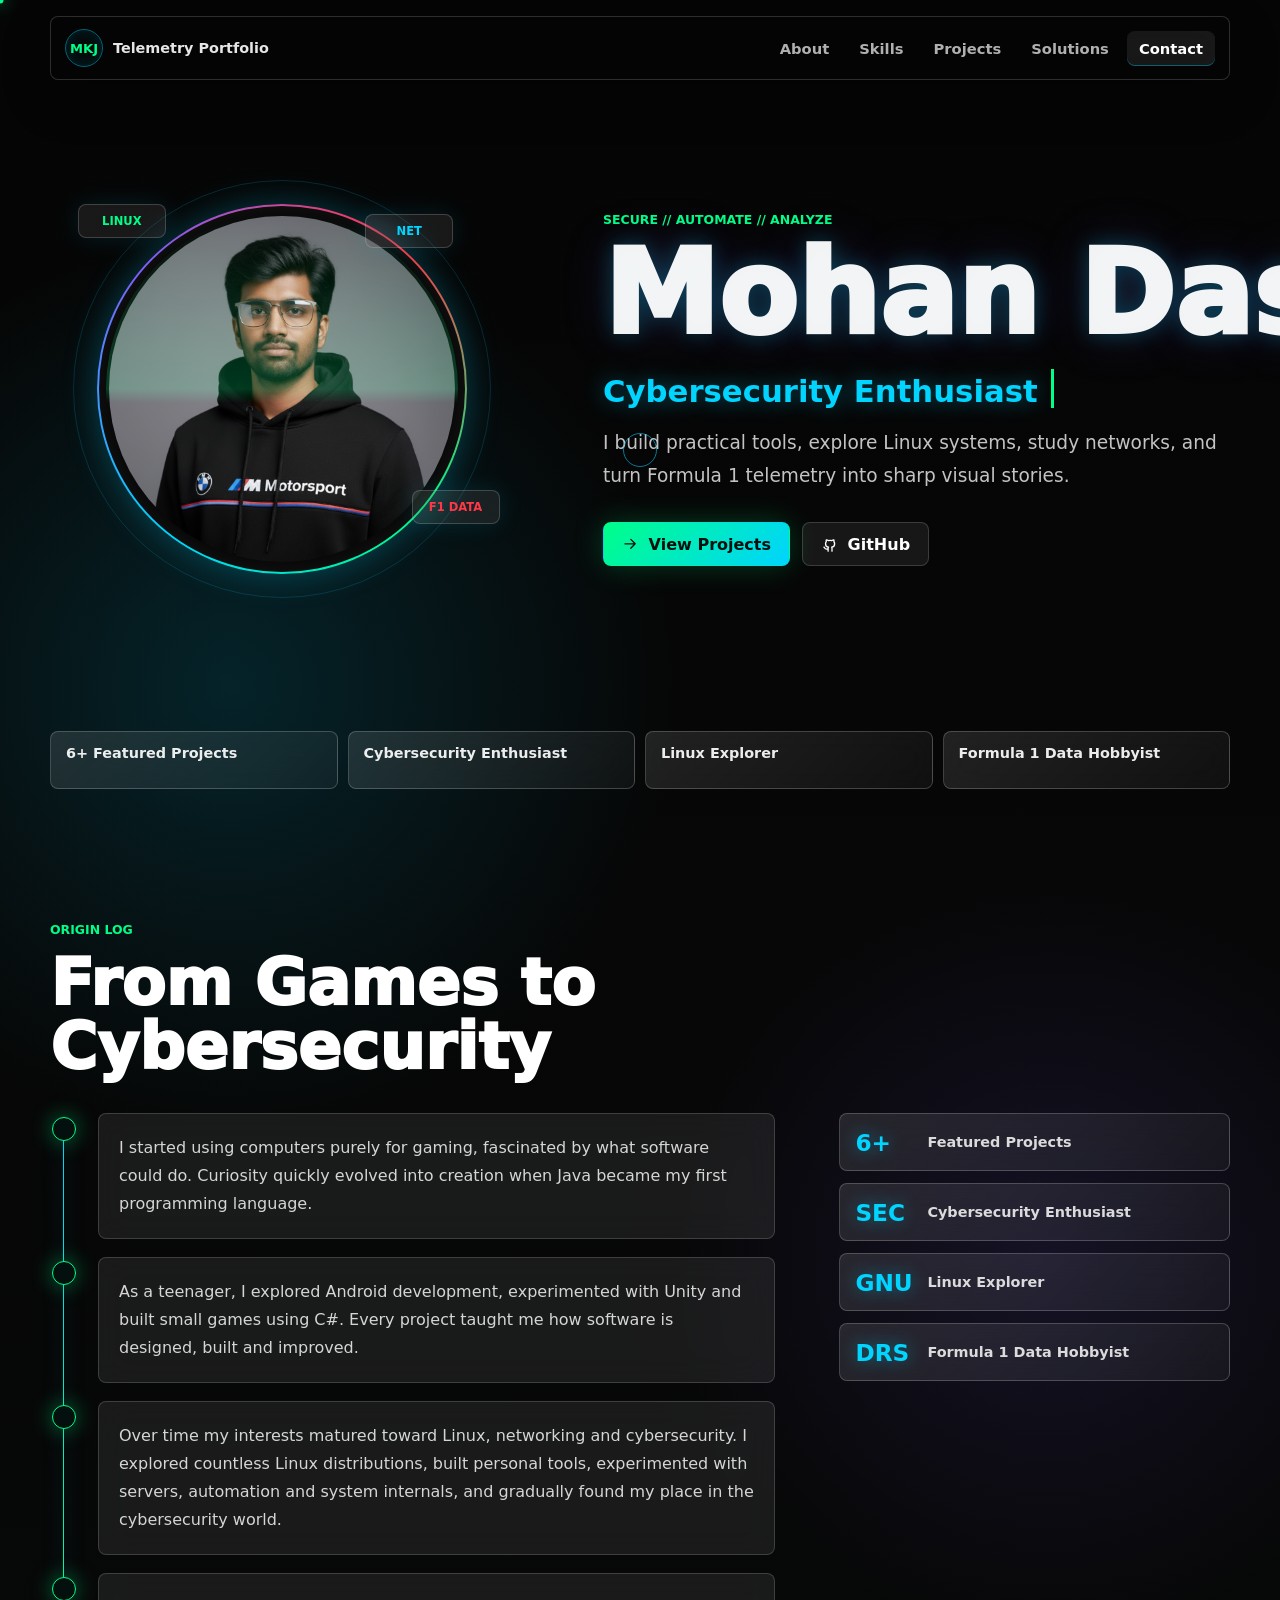
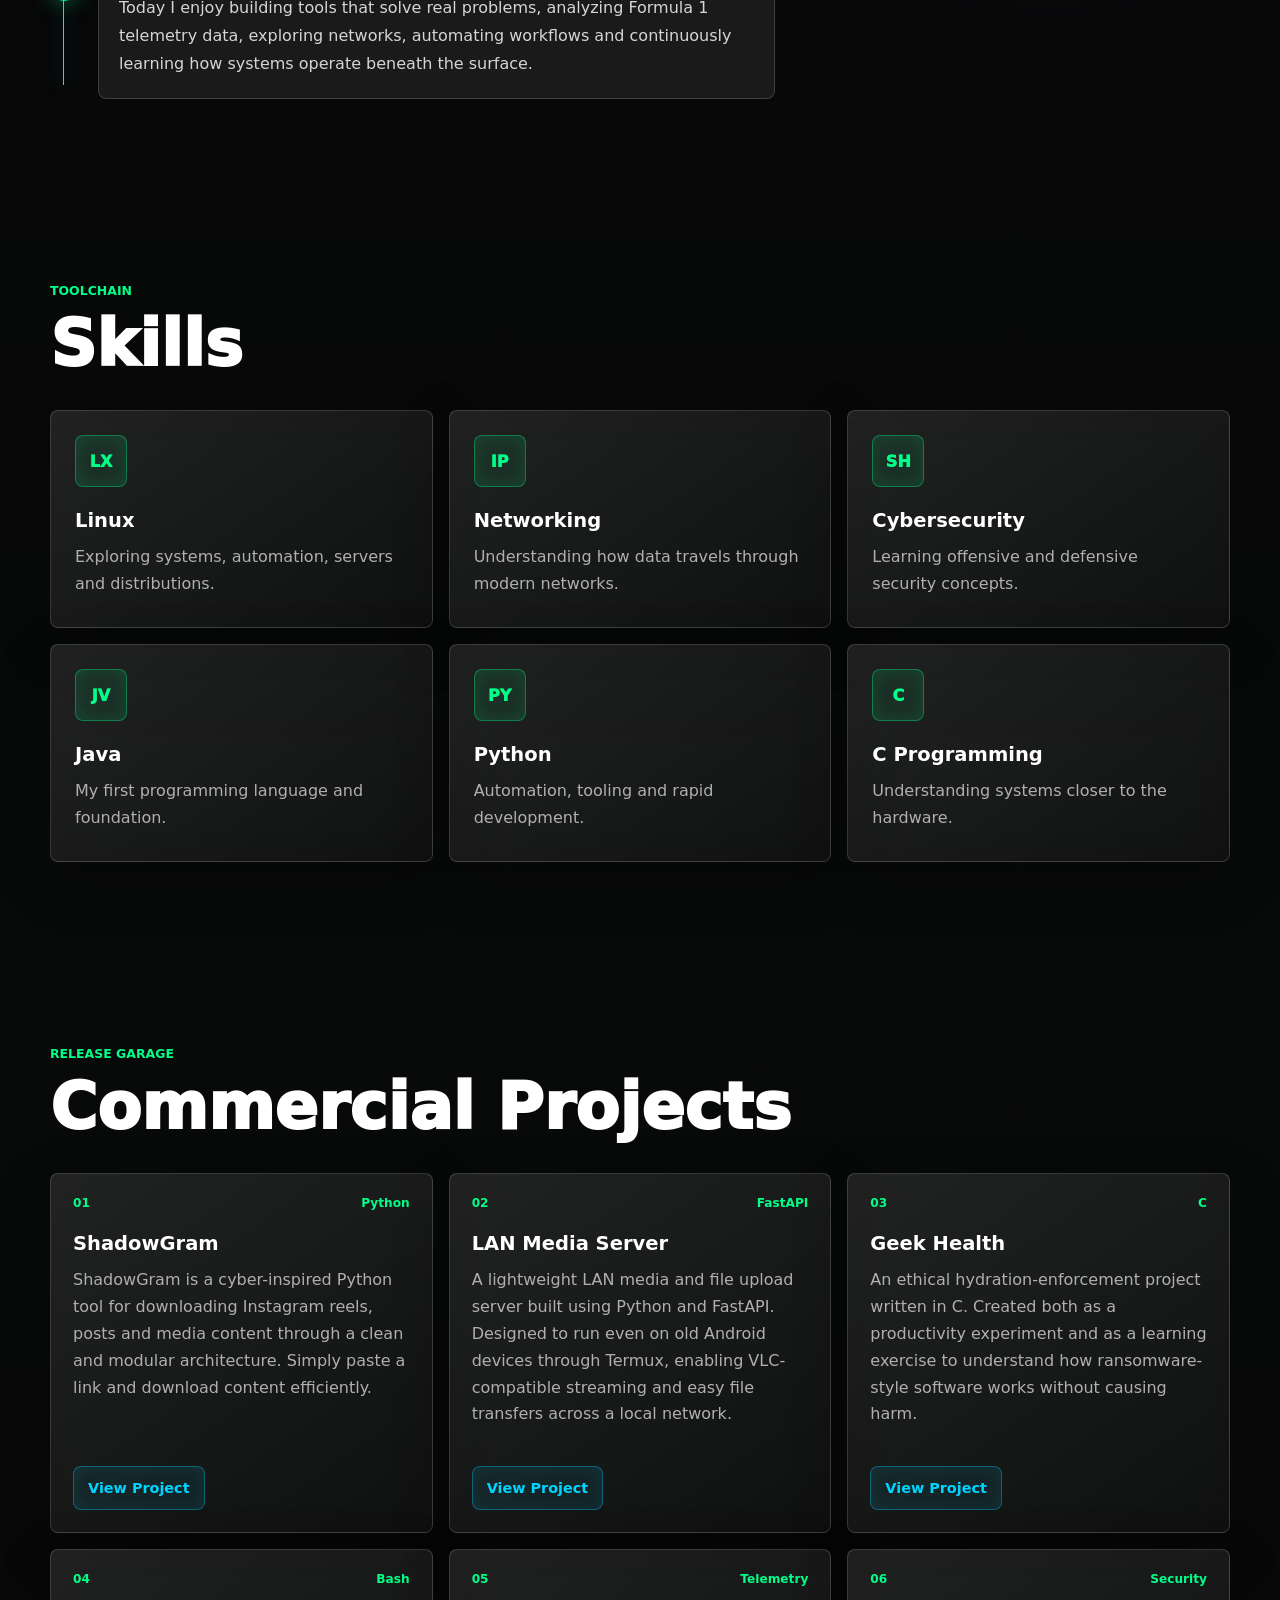
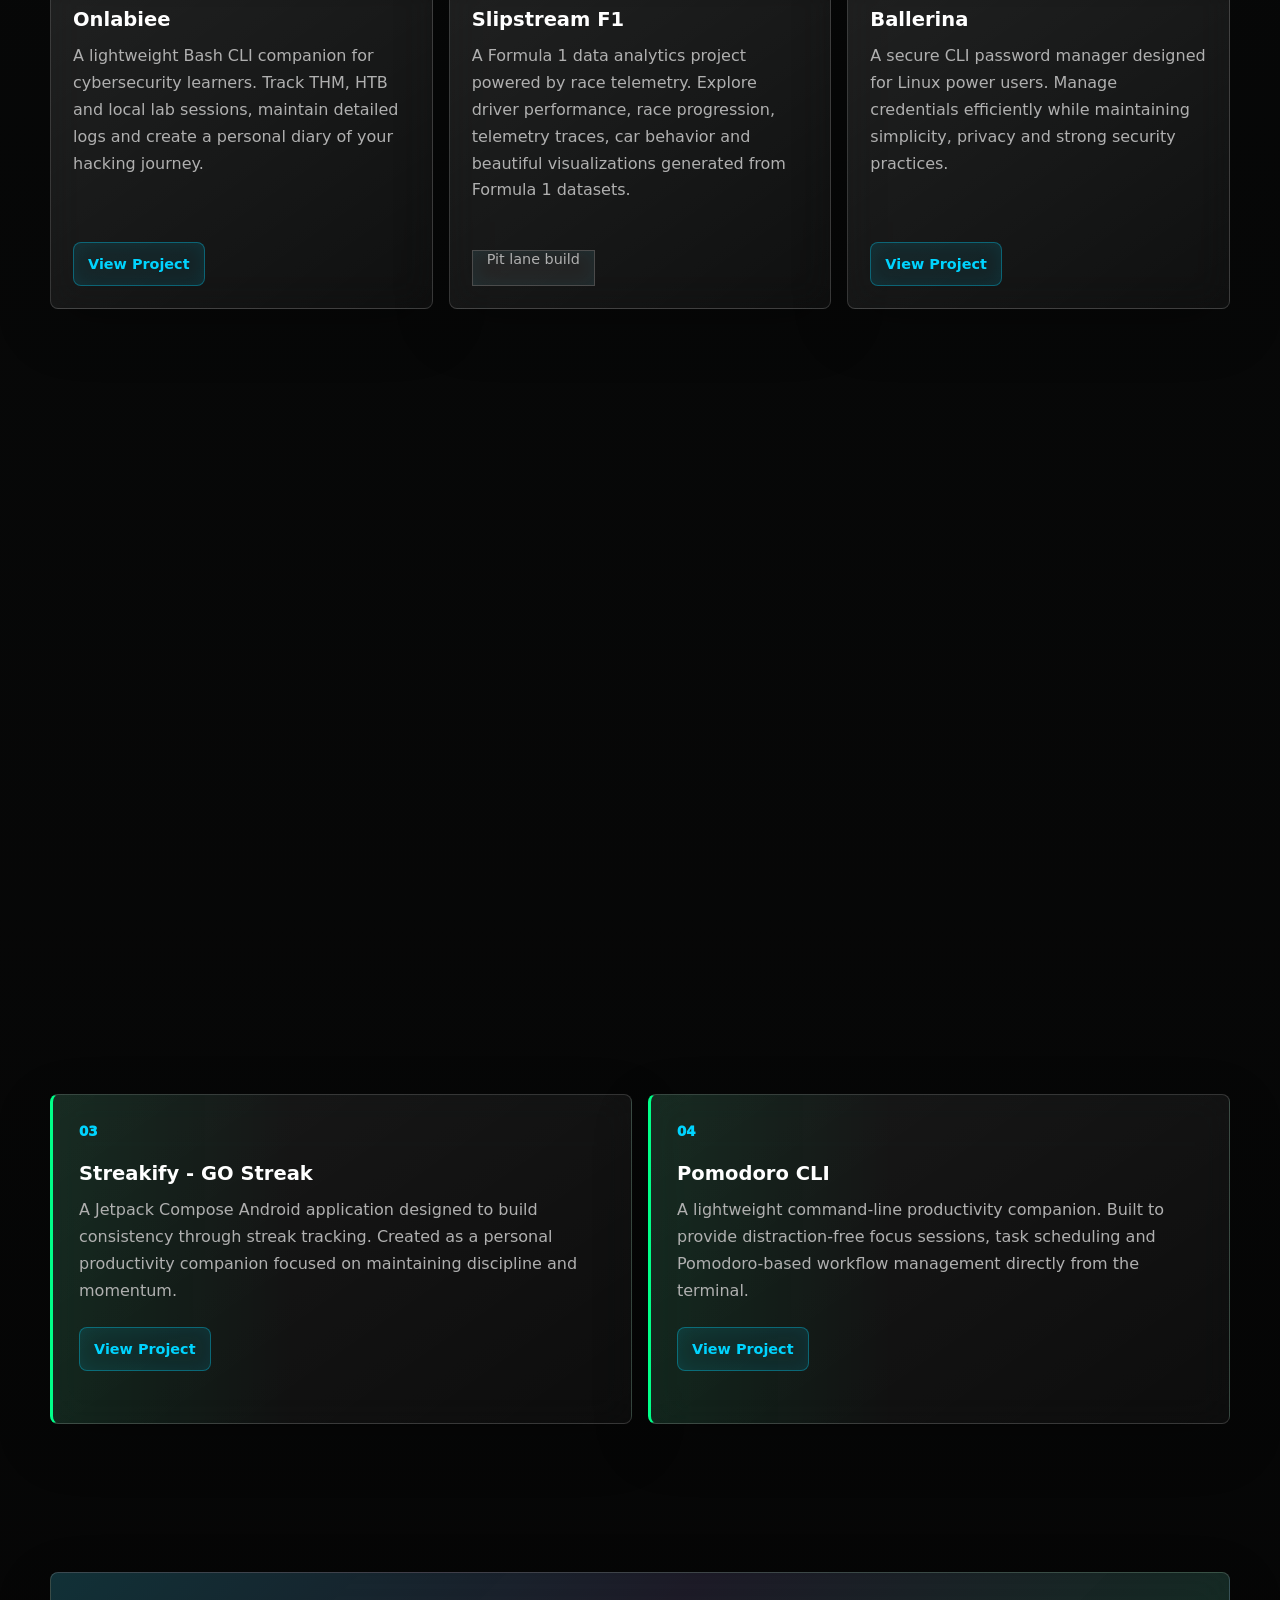
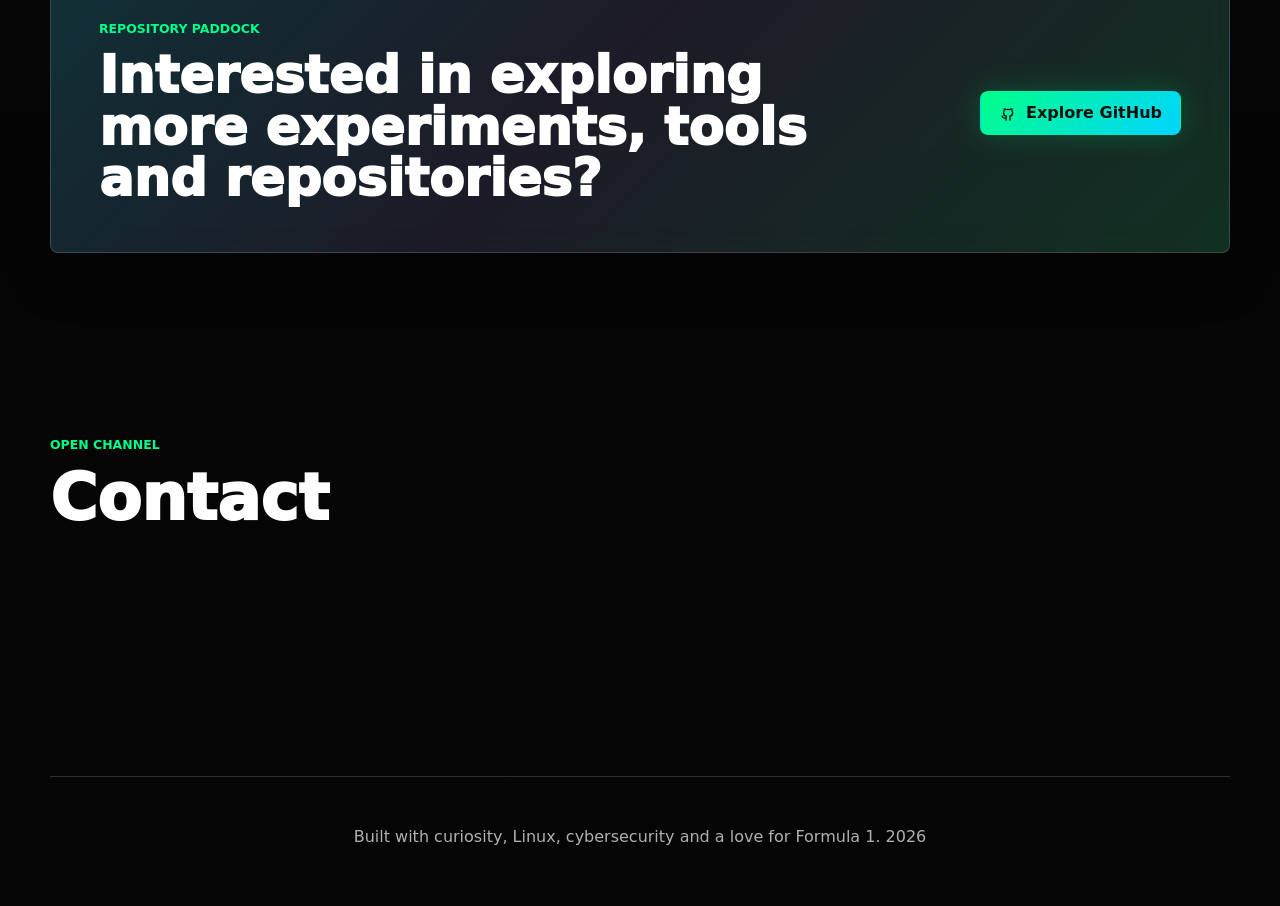
==== index.html @ 0ea7fc75 "Add Files for Portfolio Website" ====
<!DOCTYPE html>
<html lang="en">
<head>
  <meta charset="UTF-8">
  <meta name="viewport" content="width=device-width, initial-scale=1.0">
  <meta name="description" content="Mohandas K J portfolio: cybersecurity, Linux, networking, Python, tools, and Formula 1 telemetry projects.">
  <title>Mohandas K J | Cybersecurity Portfolio</title>
  <link rel="stylesheet" href="styles.css">
</head>
<body>
  <div class="loader" id="loader" aria-hidden="true">
    <div class="loader-mark">MKJ</div>
    <div class="loader-bar"><span></span></div>
  </div>

  <canvas id="particle-canvas" class="background-canvas" aria-hidden="true"></canvas>
  <canvas id="telemetry-canvas" class="telemetry-canvas" aria-hidden="true"></canvas>
  <div class="cursor-dot" aria-hidden="true"></div>
  <div class="cursor-ring" aria-hidden="true"></div>

  <header class="site-header">
    <a class="brand" href="#home" aria-label="Mohandas K J home">
      <span class="brand-mark">MKJ</span>
      <span class="brand-copy">Telemetry Portfolio</span>
    </a>
    <button class="nav-toggle" id="nav-toggle" type="button" aria-label="Open navigation" aria-expanded="false">
      <span></span>
      <span></span>
      <span></span>
    </button>
    <nav class="site-nav" id="site-nav" aria-label="Primary navigation">
      <a href="#about">About</a>
      <a href="#skills">Skills</a>
      <a href="#projects">Projects</a>
      <a href="#solutions">Solutions</a>
      <a href="#contact">Contact</a>
    </nav>
  </header>

  <main id="home">
    <section class="hero section-band">
      <div class="hero-grid">
        <div class="hero-media reveal">
          <div class="profile-shell">
            <img src="profile.png" alt="Mohan Das profile photo" class="profile-photo">
            <span class="scan-ring"></span>
          </div>
          <div class="orbit-chip chip-linux">LINUX</div>
          <div class="orbit-chip chip-f1">F1 DATA</div>
          <div class="orbit-chip chip-net">NET</div>
        </div>

        <div class="hero-copy reveal">
          <p class="eyebrow">secure // automate // analyze</p>
          <h1>Mohan Das</h1>
          <p class="role-line">
            <span id="typing-text"></span><span class="typing-caret" aria-hidden="true"></span>
          </p>
          <p class="hero-lede">
            I build practical tools, explore Linux systems, study networks, and turn Formula 1 telemetry into sharp visual stories.
          </p>
          <div class="hero-actions">
            <a class="button primary" href="#projects">
              <svg viewBox="0 0 24 24" aria-hidden="true"><path d="M4 12h14M12 6l6 6-6 6"/></svg>
              View Projects
            </a>
            <a class="button ghost" href="https://github.com/Mohandas-KJ" target="_blank" rel="noreferrer">
              <svg viewBox="0 0 24 24" aria-hidden="true"><path d="M9 19c-4 1.2-4-2-5-2.5M15 22v-3.5c0-1 .1-1.4-.5-2 2-.2 4.1-1 4.1-4.7 0-1-.4-1.9-1-2.6.1-.3.5-1.3-.1-2.6 0 0-.8-.3-2.7 1a9.4 9.4 0 0 0-4.8 0c-1.9-1.3-2.7-1-2.7-1-.6 1.3-.2 2.3-.1 2.6-.7.7-1 1.6-1 2.6 0 3.7 2.1 4.5 4.1 4.7-.3.3-.6.8-.6 1.6V22"/></svg>
              GitHub
            </a>
          </div>
        </div>
      </div>

      <div class="telemetry-strip reveal">
        <span>6+ Featured Projects</span>
        <span>Cybersecurity Enthusiast</span>
        <span>Linux Explorer</span>
        <span>Formula 1 Data Hobbyist</span>
      </div>
    </section>

    <section class="about section-band" id="about">
      <div class="section-heading reveal">
        <p class="eyebrow">origin log</p>
        <h2>From Games to Cybersecurity</h2>
      </div>
      <div class="about-layout">
        <ol class="timeline">
          <li class="timeline-item reveal">
            <span class="timeline-node"></span>
            <p>I started using computers purely for gaming, fascinated by what software could do. Curiosity quickly evolved into creation when Java became my first programming language.</p>
          </li>
          <li class="timeline-item reveal">
            <span class="timeline-node"></span>
            <p>As a teenager, I explored Android development, experimented with Unity and built small games using C#. Every project taught me how software is designed, built and improved.</p>
          </li>
          <li class="timeline-item reveal">
            <span class="timeline-node"></span>
            <p>Over time my interests matured toward Linux, networking and cybersecurity. I explored countless Linux distributions, built personal tools, experimented with servers, automation and system internals, and gradually found my place in the cybersecurity world.</p>
          </li>
          <li class="timeline-item reveal">
            <span class="timeline-node"></span>
            <p>Today I enjoy building tools that solve real problems, analyzing Formula 1 telemetry data, exploring networks, automating workflows and continuously learning how systems operate beneath the surface.</p>
          </li>
        </ol>

        <div class="stat-stack reveal">
          <div class="stat-strip"><strong>6+</strong><span>Featured Projects</span></div>
          <div class="stat-strip"><strong>SEC</strong><span>Cybersecurity Enthusiast</span></div>
          <div class="stat-strip"><strong>GNU</strong><span>Linux Explorer</span></div>
          <div class="stat-strip"><strong>DRS</strong><span>Formula 1 Data Hobbyist</span></div>
        </div>
      </div>
    </section>

    <section class="skills section-band" id="skills">
      <div class="section-heading reveal">
        <p class="eyebrow">toolchain</p>
        <h2>Skills</h2>
      </div>
      <div class="skill-grid">
        <article class="skill-card reveal">
          <span class="skill-icon">LX</span>
          <h3>Linux</h3>
          <p>Exploring systems, automation, servers and distributions.</p>
        </article>
        <article class="skill-card reveal">
          <span class="skill-icon">IP</span>
          <h3>Networking</h3>
          <p>Understanding how data travels through modern networks.</p>
        </article>
        <article class="skill-card reveal">
          <span class="skill-icon">SH</span>
          <h3>Cybersecurity</h3>
          <p>Learning offensive and defensive security concepts.</p>
        </article>
        <article class="skill-card reveal">
          <span class="skill-icon">JV</span>
          <h3>Java</h3>
          <p>My first programming language and foundation.</p>
        </article>
        <article class="skill-card reveal">
          <span class="skill-icon">PY</span>
          <h3>Python</h3>
          <p>Automation, tooling and rapid development.</p>
        </article>
        <article class="skill-card reveal">
          <span class="skill-icon">C</span>
          <h3>C Programming</h3>
          <p>Understanding systems closer to the hardware.</p>
        </article>
      </div>
    </section>

    <section class="projects section-band" id="projects">
      <div class="section-heading reveal">
        <p class="eyebrow">release garage</p>
        <h2>Commercial Projects</h2>
      </div>
      <div class="project-grid">
        <article class="project-card reveal">
          <div class="project-topline"><span>01</span><span>Python</span></div>
          <h3>ShadowGram</h3>
          <p>ShadowGram is a cyber-inspired Python tool for downloading Instagram reels, posts and media content through a clean and modular architecture. Simply paste a link and download content efficiently.</p>
          <a class="project-link" href="https://github.com/Mohandas-KJ/ShadowGram-ig" target="_blank" rel="noreferrer">View Project</a>
        </article>
        <article class="project-card reveal">
          <div class="project-topline"><span>02</span><span>FastAPI</span></div>
          <h3>LAN Media Server</h3>
          <p>A lightweight LAN media and file upload server built using Python and FastAPI. Designed to run even on old Android devices through Termux, enabling VLC-compatible streaming and easy file transfers across a local network.</p>
          <a class="project-link" href="https://github.com/Mohandas-KJ/termux-lan-media-server" target="_blank" rel="noreferrer">View Project</a>
        </article>
        <article class="project-card reveal">
          <div class="project-topline"><span>03</span><span>C</span></div>
          <h3>Geek Health</h3>
          <p>An ethical hydration-enforcement project written in C. Created both as a productivity experiment and as a learning exercise to understand how ransomware-style software works without causing harm.</p>
          <a class="project-link" href="https://github.com/Mohandas-KJ/geek-health-H2O-Ransom" target="_blank" rel="noreferrer">View Project</a>
        </article>
        <article class="project-card reveal">
          <div class="project-topline"><span>04</span><span>Bash</span></div>
          <h3>Onlabiee</h3>
          <p>A lightweight Bash CLI companion for cybersecurity learners. Track THM, HTB and local lab sessions, maintain detailed logs and create a personal diary of your hacking journey.</p>
          <a class="project-link" href="https://github.com/Mohandas-KJ/cybersecurity-logger-onlabiee" target="_blank" rel="noreferrer">View Project</a>
        </article>
        <article class="project-card reveal">
          <div class="project-topline"><span>05</span><span>Telemetry</span></div>
          <h3>Slipstream F1</h3>
          <p>A Formula 1 data analytics project powered by race telemetry. Explore driver performance, race progression, telemetry traces, car behavior and beautiful visualizations generated from Formula 1 datasets.</p>
          <span class="project-status">Pit lane build</span>
        </article>
        <article class="project-card reveal">
          <div class="project-topline"><span>06</span><span>Security</span></div>
          <h3>Ballerina</h3>
          <p>A secure CLI password manager designed for Linux power users. Manage credentials efficiently while maintaining simplicity, privacy and strong security practices.</p>
          <a class="project-link" href="https://github.com/Mohandas-KJ/ballerina" target="_blank" rel="noreferrer">View Project</a>
        </article>
      </div>
    </section>

    <section class="solutions section-band" id="solutions">
      <div class="section-heading reveal">
        <p class="eyebrow">personal engineering</p>
        <h2>Projects Built To Solve My Own Problems</h2>
      </div>
      <div class="solution-grid">
        <article class="solution-card reveal">
          <span class="solution-number">01</span>
          <h3>HOGP</h3>
          <p>A personal cloud gaming experiment. My gaming laptop had limited storage while my desktop had available space. By combining LAN networking, remote access and creative engineering, I built a home gaming solution that brought cloud-gaming-like functionality inside my own house.</p>
        </article>
        <article class="solution-card reveal">
          <span class="solution-number">02</span>
          <h3>Home Sweet Home</h3>
          <p>A collection of scripts and tools designed to stay connected with my home computer while away. Using VPNs, remote access and automation, I could utilize the power of my RTX-powered machine from anywhere despite challenges such as power interruptions and unreliable connectivity.</p>
          <a class="text-link" href="https://github.com/Mohandas-KJ/HomeSweetHome-mgr" target="_blank" rel="noreferrer">View Project</a>
        </article>
        <article class="solution-card reveal">
          <span class="solution-number">03</span>
          <h3>Streakify - GO Streak</h3>
          <p>A Jetpack Compose Android application designed to build consistency through streak tracking. Created as a personal productivity companion focused on maintaining discipline and momentum.</p>
          <a class="text-link" href="https://github.com/Mohandas-KJ/streakify-GoStreak" target="_blank" rel="noreferrer">View Project</a>
        </article>
        <article class="solution-card reveal">
          <span class="solution-number">04</span>
          <h3>Pomodoro CLI</h3>
          <p>A lightweight command-line productivity companion. Built to provide distraction-free focus sessions, task scheduling and Pomodoro-based workflow management directly from the terminal.</p>
          <a class="text-link" href="https://github.com/Mohandas-KJ/productivity-pomodoroCLI" target="_blank" rel="noreferrer">View Project</a>
        </article>
      </div>
    </section>

    <section class="more section-band" aria-label="More repositories">
      <div class="github-cta reveal">
        <div>
          <p class="eyebrow">repository paddock</p>
          <h2>Interested in exploring more experiments, tools and repositories?</h2>
        </div>
        <a class="button primary" href="https://github.com/Mohandas-KJ?tab=repositories" target="_blank" rel="noreferrer">
          <svg viewBox="0 0 24 24" aria-hidden="true"><path d="M9 19c-4 1.2-4-2-5-2.5M15 22v-3.5c0-1 .1-1.4-.5-2 2-.2 4.1-1 4.1-4.7 0-1-.4-1.9-1-2.6.1-.3.5-1.3-.1-2.6 0 0-.8-.3-2.7 1a9.4 9.4 0 0 0-4.8 0c-1.9-1.3-2.7-1-2.7-1-.6 1.3-.2 2.3-.1 2.6-.7.7-1 1.6-1 2.6 0 3.7 2.1 4.5 4.1 4.7-.3.3-.6.8-.6 1.6V22"/></svg>
          Explore GitHub
        </a>
      </div>
    </section>

    <section class="contact section-band" id="contact">
      <div class="section-heading reveal">
        <p class="eyebrow">open channel</p>
        <h2>Contact</h2>
      </div>
      <div class="contact-panel reveal">
        <a class="social-button" href="https://github.com/Mohandas-KJ" target="_blank" rel="noreferrer" aria-label="GitHub profile">
          <svg viewBox="0 0 24 24" aria-hidden="true"><path d="M9 19c-4 1.2-4-2-5-2.5M15 22v-3.5c0-1 .1-1.4-.5-2 2-.2 4.1-1 4.1-4.7 0-1-.4-1.9-1-2.6.1-.3.5-1.3-.1-2.6 0 0-.8-.3-2.7 1a9.4 9.4 0 0 0-4.8 0c-1.9-1.3-2.7-1-2.7-1-.6 1.3-.2 2.3-.1 2.6-.7.7-1 1.6-1 2.6 0 3.7 2.1 4.5 4.1 4.7-.3.3-.6.8-.6 1.6V22"/></svg>
          <span>GitHub</span>
        </a>
        <a class="social-button" href="https://www.linkedin.com/in/mohandaskj/" target="_blank" rel="noreferrer" aria-label="LinkedIn profile">
          <svg viewBox="0 0 24 24" aria-hidden="true"><path d="M6.5 9.5V20M6.5 6.2v.1M11 20v-6.2c0-2.7 5-3 5 0V20M4 9.5h5M4 20h5M11 9.5h4v1.7"/></svg>
          <span>LinkedIn</span>
        </a>
        <a class="social-button" href="https://x.com/TheGeekMohan" target="_blank" rel="noreferrer" aria-label="X profile">
          <svg viewBox="0 0 24 24" aria-hidden="true"><path d="M4 4l16 16M20 4L4 20M7 4l10 16M17 4 7 20"/></svg>
          <span>X</span>
        </a>
        <a class="social-button" href="mailto:mohandaskj.11@gmail.com" aria-label="Email Mohandas K J">
          <svg viewBox="0 0 24 24" aria-hidden="true"><path d="M4 6h16v12H4zM4 7l8 6 8-6"/></svg>
          <span>Email</span>
        </a>
      </div>
    </section>
  </main>

  <footer class="site-footer">
    <p>Built with curiosity, Linux, cybersecurity and a love for Formula 1. <span id="year"></span></p>
  </footer>

  <script src="script.js"></script>
</body>
</html>
---- styles.css ----
:root {
  color-scheme: dark;
  --bg: #050505;
  --bg-soft: #0a0d0e;
  --glass: rgba(255, 255, 255, 0.08);
  --glass-strong: rgba(255, 255, 255, 0.12);
  --line: rgba(255, 255, 255, 0.16);
  --line-bright: rgba(0, 212, 255, 0.48);
  --blue: #00d4ff;
  --purple: #7b61ff;
  --green: #00ff88;
  --red: #ff3747;
  --text: #ffffff;
  --muted: #b0b0b0;
  --shadow-blue: 0 0 34px rgba(0, 212, 255, 0.28);
  --shadow-green: 0 0 30px rgba(0, 255, 136, 0.22);
  --max: 1180px;
  --radius: 8px;
}

* {
  box-sizing: border-box;
}

html {
  scroll-behavior: smooth;
  background: var(--bg);
  overflow-x: hidden;
}

body {
  min-height: 100vh;
  margin: 0;
  color: var(--text);
  background:
    radial-gradient(circle at 18% 12%, rgba(0, 212, 255, 0.14), transparent 28rem),
    radial-gradient(circle at 82% 22%, rgba(123, 97, 255, 0.12), transparent 24rem),
    linear-gradient(180deg, #050505 0%, #080909 44%, #050505 100%);
  font-family: Inter, ui-sans-serif, system-ui, -apple-system, BlinkMacSystemFont, "Segoe UI", Arial, sans-serif;
  letter-spacing: 0;
  overflow-x: hidden;
}

body::before {
  position: fixed;
  inset: 0;
  z-index: -4;
  content: "";
  background-image:
    linear-gradient(rgba(255, 255, 255, 0.035) 1px, transparent 1px),
    linear-gradient(90deg, rgba(255, 255, 255, 0.035) 1px, transparent 1px);
  background-size: 48px 48px;
  mask-image: linear-gradient(to bottom, rgba(0, 0, 0, 0.95), rgba(0, 0, 0, 0.2));
}

body.no-scroll {
  overflow: hidden;
}

a {
  color: inherit;
  text-decoration: none;
}

img {
  display: block;
  max-width: 100%;
}

button,
a {
  -webkit-tap-highlight-color: transparent;
}

svg {
  width: 1.1rem;
  height: 1.1rem;
  fill: none;
  stroke: currentColor;
  stroke-linecap: round;
  stroke-linejoin: round;
  stroke-width: 1.8;
}

::selection {
  color: #00100a;
  background: var(--green);
}

.background-canvas,
.telemetry-canvas {
  position: fixed;
  inset: 0;
  z-index: -3;
  width: 100%;
  height: 100%;
  pointer-events: none;
}

.telemetry-canvas {
  z-index: -2;
  opacity: 0.74;
  mix-blend-mode: screen;
}

.loader {
  position: fixed;
  inset: 0;
  z-index: 1000;
  display: grid;
  place-items: center;
  gap: 1.5rem;
  background:
    linear-gradient(135deg, rgba(0, 212, 255, 0.12), transparent 35%),
    radial-gradient(circle at 50% 45%, rgba(0, 255, 136, 0.12), transparent 18rem),
    #020303;
  transition: opacity 520ms ease, visibility 520ms ease;
}

.loader.is-hidden {
  display: none;
  opacity: 0;
  visibility: hidden;
  pointer-events: none;
}

.loader-mark {
  display: grid;
  place-items: center;
  width: 98px;
  height: 98px;
  border: 1px solid var(--line-bright);
  border-radius: 50%;
  color: var(--green);
  font-size: 1.2rem;
  font-weight: 900;
  text-shadow: 0 0 18px rgba(0, 255, 136, 0.8);
  box-shadow: inset 0 0 26px rgba(0, 212, 255, 0.2), 0 0 50px rgba(0, 212, 255, 0.24);
  animation: loaderPulse 1.4s ease-in-out infinite;
}

.loader-bar {
  width: min(260px, 62vw);
  height: 3px;
  overflow: hidden;
  background: rgba(255, 255, 255, 0.1);
}

.loader-bar span {
  display: block;
  width: 46%;
  height: 100%;
  background: linear-gradient(90deg, var(--blue), var(--green));
  box-shadow: 0 0 18px var(--blue);
  animation: loadSlide 1.1s ease-in-out infinite;
}

.site-header {
  position: sticky;
  top: 0;
  z-index: 50;
  display: flex;
  align-items: center;
  justify-content: space-between;
  width: min(var(--max), calc(100% - 32px));
  margin: 16px auto 0;
  padding: 12px 14px;
  border: 1px solid var(--line);
  border-radius: var(--radius);
  background: rgba(5, 5, 5, 0.74);
  backdrop-filter: blur(18px);
  box-shadow: 0 16px 48px rgba(0, 0, 0, 0.3);
}

.brand {
  display: inline-flex;
  align-items: center;
  gap: 10px;
  min-width: 0;
  font-weight: 800;
}

.brand-mark {
  display: grid;
  place-items: center;
  width: 38px;
  height: 38px;
  border: 1px solid rgba(0, 212, 255, 0.45);
  border-radius: 50%;
  color: var(--green);
  font-size: 0.82rem;
  box-shadow: inset 0 0 18px rgba(0, 212, 255, 0.16);
}

.brand-copy {
  overflow: hidden;
  color: rgba(255, 255, 255, 0.9);
  font-size: 0.9rem;
  text-overflow: ellipsis;
  white-space: nowrap;
}

.site-nav {
  display: flex;
  align-items: center;
  gap: 6px;
}

.site-nav a {
  position: relative;
  padding: 9px 12px;
  border-radius: var(--radius);
  color: var(--muted);
  font-size: 0.92rem;
  font-weight: 650;
  transition: color 180ms ease, background 180ms ease, box-shadow 180ms ease;
}

.site-nav a:hover,
.site-nav a.is-active {
  color: var(--text);
  background: rgba(255, 255, 255, 0.08);
  box-shadow: inset 0 -1px 0 rgba(0, 212, 255, 0.38);
}

.nav-toggle {
  display: none;
  width: 42px;
  height: 42px;
  border: 1px solid var(--line);
  border-radius: var(--radius);
  color: var(--text);
  background: rgba(255, 255, 255, 0.07);
}

.nav-toggle span {
  display: block;
  width: 18px;
  height: 2px;
  margin: 4px auto;
  background: currentColor;
  transition: transform 180ms ease, opacity 180ms ease;
}

.nav-toggle.is-open span:nth-child(1) {
  transform: translateY(6px) rotate(45deg);
}

.nav-toggle.is-open span:nth-child(2) {
  opacity: 0;
}

.nav-toggle.is-open span:nth-child(3) {
  transform: translateY(-6px) rotate(-45deg);
}

.section-band {
  width: min(var(--max), calc(100% - 32px));
  margin: 0 auto;
  padding: 92px 0;
}

.hero {
  display: grid;
  min-height: min(820px, calc(86svh - 24px));
  padding-top: 52px;
  padding-bottom: 34px;
  align-items: center;
}

.hero-grid {
  display: grid;
  grid-template-columns: minmax(260px, 0.85fr) minmax(300px, 1.15fr);
  gap: clamp(38px, 7vw, 96px);
  align-items: center;
}

.hero-media {
  position: relative;
  min-height: clamp(320px, 44vw, 500px);
  display: grid;
  place-items: center;
}

.profile-shell {
  position: relative;
  width: clamp(230px, 32vw, 370px);
  aspect-ratio: 1;
  padding: 10px;
  border-radius: 50%;
  background:
    linear-gradient(var(--bg), var(--bg)) padding-box,
    conic-gradient(from 130deg, var(--green), var(--blue), var(--purple), var(--red), var(--green)) border-box;
  border: 2px solid transparent;
  box-shadow:
    var(--shadow-blue),
    inset 0 0 30px rgba(255, 255, 255, 0.08);
  animation: floatProfile 6s ease-in-out infinite;
}

.profile-shell::before,
.profile-shell::after {
  position: absolute;
  inset: -26px;
  z-index: -1;
  content: "";
  border: 1px solid rgba(0, 212, 255, 0.16);
  border-radius: 50%;
}

.profile-shell::after {
  inset: 26px;
  border-color: rgba(0, 255, 136, 0.18);
  box-shadow: inset 0 0 22px rgba(0, 255, 136, 0.12);
}

.profile-photo {
  width: 100%;
  height: 100%;
  border-radius: 50%;
  object-fit: cover;
  background: #080b0c;
}

.scan-ring {
  position: absolute;
  inset: 7px;
  border-radius: 50%;
  background: linear-gradient(180deg, transparent 0%, rgba(0, 255, 136, 0.22) 50%, transparent 54%);
  mix-blend-mode: screen;
  animation: scan 2.4s linear infinite;
  pointer-events: none;
}

.orbit-chip {
  position: absolute;
  display: grid;
  min-width: 88px;
  min-height: 34px;
  place-items: center;
  border: 1px solid rgba(255, 255, 255, 0.18);
  border-radius: var(--radius);
  color: var(--text);
  background: rgba(255, 255, 255, 0.08);
  backdrop-filter: blur(16px);
  font-size: 0.72rem;
  font-weight: 900;
  box-shadow: 0 0 24px rgba(0, 212, 255, 0.12);
  animation: chipFloat 5.4s ease-in-out infinite;
}

.chip-linux {
  top: 13%;
  left: 6%;
  color: var(--green);
}

.chip-f1 {
  right: 3%;
  bottom: 23%;
  color: var(--red);
  animation-delay: -1.2s;
}

.chip-net {
  right: 13%;
  top: 15%;
  color: var(--blue);
  animation-delay: -2.3s;
}

.hero-copy {
  min-width: 0;
}

.eyebrow {
  margin: 0 0 14px;
  color: var(--green);
  font-size: 0.78rem;
  font-weight: 850;
  text-transform: uppercase;
}

h1,
h2,
h3,
p {
  overflow-wrap: anywhere;
}

h1 {
  margin: 0;
  color: rgba(255, 255, 255, 0.95);
  font-size: clamp(3rem, 9vw, 7.4rem);
  line-height: 0.92;
  font-weight: 950;
  overflow-wrap: normal;
  white-space: nowrap;
  text-shadow:
    0 0 22px rgba(0, 212, 255, 0.26),
    0 0 54px rgba(123, 97, 255, 0.18);
}

.role-line {
  min-height: 2.25rem;
  margin: 22px 0 18px;
  color: var(--blue);
  font-size: clamp(1.25rem, 2.4vw, 2rem);
  font-weight: 850;
  text-shadow: 0 0 22px rgba(0, 212, 255, 0.45);
}

.typing-caret {
  display: inline-block;
  width: 0.7rem;
  height: 1.25em;
  margin-left: 5px;
  border-right: 3px solid var(--green);
  vertical-align: -0.18em;
  animation: caretBlink 850ms steps(1) infinite;
}

.hero-lede {
  max-width: 640px;
  margin: 0;
  color: rgba(255, 255, 255, 0.76);
  font-size: clamp(1rem, 1.6vw, 1.16rem);
  line-height: 1.75;
}

.hero-actions {
  display: flex;
  flex-wrap: wrap;
  gap: 12px;
  margin-top: 30px;
}

.button,
.project-link,
.text-link {
  display: inline-flex;
  align-items: center;
  justify-content: center;
  gap: 9px;
  min-height: 44px;
  border-radius: var(--radius);
  font-weight: 850;
  transition: transform 180ms ease, border-color 180ms ease, box-shadow 180ms ease, background 180ms ease;
}

.button {
  padding: 0 18px;
  border: 1px solid var(--line);
}

.button.primary {
  color: #00110d;
  background: linear-gradient(135deg, var(--green), var(--blue));
  border-color: transparent;
  box-shadow: var(--shadow-green);
}

.button.ghost {
  color: var(--text);
  background: rgba(255, 255, 255, 0.07);
}

.button:hover,
.project-link:hover,
.text-link:hover,
.social-button:hover {
  transform: translateY(-2px);
}

.button.primary:hover {
  box-shadow: 0 0 38px rgba(0, 255, 136, 0.3), 0 0 54px rgba(0, 212, 255, 0.18);
}

.button.ghost:hover {
  border-color: rgba(0, 212, 255, 0.56);
  box-shadow: var(--shadow-blue);
}

.telemetry-strip {
  display: grid;
  grid-template-columns: repeat(4, 1fr);
  gap: 10px;
  margin-top: clamp(26px, 6vw, 78px);
}

.telemetry-strip span,
.stat-strip {
  min-height: 58px;
  padding: 13px 15px;
  border: 1px solid rgba(255, 255, 255, 0.2);
  border-radius: var(--radius);
  background: linear-gradient(135deg, rgba(255, 255, 255, 0.115), rgba(255, 255, 255, 0.045));
  backdrop-filter: blur(14px);
  color: rgba(255, 255, 255, 0.92);
  font-size: 0.9rem;
  font-weight: 760;
}

.section-heading {
  max-width: 760px;
  margin-bottom: 34px;
}

.section-heading h2,
.github-cta h2 {
  margin: 0;
  font-size: clamp(2rem, 5vw, 4.4rem);
  line-height: 1;
  font-weight: 930;
}

.about-layout {
  display: grid;
  grid-template-columns: minmax(0, 1.3fr) minmax(240px, 0.7fr);
  gap: clamp(24px, 5vw, 70px);
  align-items: start;
}

.timeline {
  position: relative;
  display: grid;
  gap: 18px;
  margin: 0;
  padding: 0;
  list-style: none;
}

.timeline::before {
  position: absolute;
  top: 14px;
  bottom: 14px;
  left: 13px;
  width: 1px;
  content: "";
  background: linear-gradient(var(--blue), var(--green));
  box-shadow: 0 0 18px rgba(0, 212, 255, 0.55);
}

.timeline-item {
  position: relative;
  padding-left: 48px;
}

.timeline-node {
  position: absolute;
  top: 4px;
  left: 2px;
  width: 24px;
  height: 24px;
  border: 1px solid var(--green);
  border-radius: 50%;
  background: #04100d;
  box-shadow: 0 0 22px rgba(0, 255, 136, 0.44);
}

.timeline-item p {
  margin: 0;
  padding: 20px;
  border: 1px solid var(--line);
  border-radius: var(--radius);
  color: rgba(255, 255, 255, 0.82);
  background: var(--glass);
  backdrop-filter: blur(16px);
  line-height: 1.75;
}

.stat-stack {
  display: grid;
  gap: 12px;
  position: sticky;
  top: 102px;
}

.stat-strip {
  display: grid;
  grid-template-columns: 72px 1fr;
  align-items: center;
}

.stat-strip strong {
  color: var(--blue);
  font-size: 1.45rem;
  text-shadow: 0 0 18px rgba(0, 212, 255, 0.44);
}

.stat-strip span {
  color: rgba(255, 255, 255, 0.84);
  font-weight: 760;
}

.skill-grid,
.project-grid,
.solution-grid {
  display: grid;
  gap: 16px;
}

.skill-grid {
  grid-template-columns: repeat(3, minmax(0, 1fr));
}

.project-grid {
  grid-template-columns: repeat(3, minmax(0, 1fr));
}

.solution-grid {
  grid-template-columns: repeat(2, minmax(0, 1fr));
}

.skill-card,
.project-card,
.solution-card,
.github-cta,
.contact-panel {
  position: relative;
  overflow: hidden;
  border: 1px solid var(--line);
  border-radius: var(--radius);
  background: linear-gradient(145deg, rgba(255, 255, 255, 0.105), rgba(255, 255, 255, 0.035));
  backdrop-filter: blur(18px);
  box-shadow: 0 18px 55px rgba(0, 0, 0, 0.24);
}

.skill-card::before,
.project-card::before,
.solution-card::before,
.github-cta::before,
.contact-panel::before {
  position: absolute;
  inset: 0;
  content: "";
  background: radial-gradient(circle at var(--glow-x, 50%) var(--glow-y, 0%), rgba(0, 212, 255, 0.18), transparent 34%);
  opacity: 0;
  transition: opacity 180ms ease;
  pointer-events: none;
}

.skill-card:hover::before,
.project-card:hover::before,
.solution-card:hover::before,
.github-cta:hover::before,
.contact-panel:hover::before {
  opacity: 1;
}

.skill-card {
  min-height: 218px;
  padding: 24px;
  transition: transform 200ms ease, border-color 200ms ease, box-shadow 200ms ease;
}

.skill-card:hover,
.project-card:hover,
.solution-card:hover {
  transform: translateY(-6px);
  border-color: rgba(0, 212, 255, 0.44);
  box-shadow: 0 26px 70px rgba(0, 0, 0, 0.28), var(--shadow-blue);
}

.skill-icon {
  display: grid;
  width: 52px;
  height: 52px;
  place-items: center;
  border: 1px solid rgba(0, 255, 136, 0.38);
  border-radius: var(--radius);
  color: var(--green);
  background: rgba(0, 255, 136, 0.08);
  font-weight: 940;
  box-shadow: inset 0 0 18px rgba(0, 255, 136, 0.12);
}

.skill-card h3,
.project-card h3,
.solution-card h3 {
  margin: 22px 0 12px;
  font-size: 1.22rem;
}

.skill-card p,
.project-card p,
.solution-card p {
  margin: 0;
  color: var(--muted);
  line-height: 1.68;
}

.project-card {
  display: flex;
  min-height: 360px;
  padding: 22px;
  flex-direction: column;
  transition: transform 200ms ease, border-color 200ms ease, box-shadow 200ms ease;
}

.project-topline {
  display: flex;
  align-items: center;
  justify-content: space-between;
  gap: 12px;
  color: var(--green);
  font-size: 0.76rem;
  font-weight: 900;
}

.project-card p,
.solution-card p {
  flex: 1;
}

.project-link,
.project-status,
.text-link {
  width: fit-content;
  margin-top: 22px;
  padding: 0 14px;
  border: 1px solid rgba(0, 212, 255, 0.36);
  color: var(--blue);
  background: rgba(0, 212, 255, 0.08);
  font-size: 0.9rem;
  box-shadow: inset 0 0 18px rgba(0, 212, 255, 0.08);
}

.project-link:hover,
.text-link:hover {
  border-color: rgba(0, 255, 136, 0.62);
  color: var(--green);
  box-shadow: var(--shadow-green);
}

.project-status {
  min-height: 36px;
  color: var(--muted);
  border-color: rgba(255, 255, 255, 0.18);
  background: rgba(255, 255, 255, 0.06);
}

.solution-card {
  min-height: 330px;
  padding: 26px;
  border-left: 3px solid var(--green);
  background:
    linear-gradient(90deg, rgba(0, 255, 136, 0.08), transparent 42%),
    linear-gradient(145deg, rgba(255, 255, 255, 0.08), rgba(255, 255, 255, 0.032));
  transition: transform 200ms ease, border-color 200ms ease, box-shadow 200ms ease;
}

.solution-number {
  color: var(--blue);
  font-size: 0.84rem;
  font-weight: 930;
}

.more {
  padding-top: 56px;
}

.github-cta {
  display: flex;
  align-items: center;
  justify-content: space-between;
  gap: 28px;
  padding: clamp(24px, 5vw, 48px);
  background:
    linear-gradient(135deg, rgba(0, 212, 255, 0.15), rgba(123, 97, 255, 0.08) 45%, rgba(0, 255, 136, 0.12)),
    rgba(255, 255, 255, 0.06);
}

.github-cta h2 {
  max-width: 740px;
  font-size: clamp(1.8rem, 4vw, 3.5rem);
}

.contact-panel {
  display: grid;
  grid-template-columns: repeat(4, 1fr);
  gap: 12px;
  padding: 16px;
}

.social-button {
  position: relative;
  display: flex;
  min-height: 86px;
  align-items: center;
  justify-content: center;
  gap: 10px;
  border: 1px solid var(--line);
  border-radius: var(--radius);
  color: rgba(255, 255, 255, 0.9);
  background: rgba(255, 255, 255, 0.055);
  font-weight: 850;
  transition: transform 180ms ease, border-color 180ms ease, box-shadow 180ms ease, color 180ms ease;
}

.social-button:hover {
  color: var(--green);
  border-color: rgba(0, 255, 136, 0.5);
  box-shadow: var(--shadow-green);
}

.site-footer {
  width: min(var(--max), calc(100% - 32px));
  margin: 0 auto;
  padding: 34px 0 44px;
  color: var(--muted);
  text-align: center;
  border-top: 1px solid var(--line);
}

.reveal {
  transform: translateY(24px);
  opacity: 0;
  transition: transform 700ms cubic-bezier(0.2, 0.78, 0.28, 1), opacity 700ms ease;
}

.reveal.is-visible {
  transform: translateY(0);
  opacity: 1;
}

.cursor-dot,
.cursor-ring {
  position: fixed;
  top: 0;
  left: 0;
  z-index: 999;
  border-radius: 50%;
  pointer-events: none;
  transform: translate(-50%, -50%);
}

.cursor-dot {
  width: 7px;
  height: 7px;
  background: var(--green);
  box-shadow: 0 0 16px var(--green);
}

.cursor-ring {
  width: 34px;
  height: 34px;
  border: 1px solid rgba(0, 212, 255, 0.56);
  transition: width 150ms ease, height 150ms ease, border-color 150ms ease;
}

.cursor-ring.is-link {
  width: 48px;
  height: 48px;
  border-color: rgba(0, 255, 136, 0.74);
}

@keyframes loaderPulse {
  50% {
    transform: scale(1.05);
    box-shadow: inset 0 0 28px rgba(0, 255, 136, 0.22), 0 0 66px rgba(0, 212, 255, 0.38);
  }
}

@keyframes loadSlide {
  0% {
    transform: translateX(-110%);
  }
  100% {
    transform: translateX(240%);
  }
}

@keyframes caretBlink {
  50% {
    border-color: transparent;
  }
}

@keyframes floatProfile {
  0%,
  100% {
    transform: translateY(0);
  }
  50% {
    transform: translateY(-14px);
  }
}

@keyframes chipFloat {
  0%,
  100% {
    transform: translate3d(0, 0, 0);
  }
  50% {
    transform: translate3d(0, -12px, 0);
  }
}

@keyframes scan {
  0% {
    transform: translateY(-34%);
    opacity: 0;
  }
  20%,
  70% {
    opacity: 1;
  }
  100% {
    transform: translateY(34%);
    opacity: 0;
  }
}

@media (hover: hover) and (pointer: fine) {
  body {
    cursor: none;
  }

  a,
  button {
    cursor: none;
  }
}

@media (max-width: 980px) {
  .section-band {
    padding: 78px 0;
  }

  .hero {
    min-height: auto;
    padding-top: 60px;
  }

  .hero-grid,
  .about-layout {
    grid-template-columns: 1fr;
  }

  .hero-copy {
    text-align: center;
  }

  .hero-lede {
    margin: 0 auto;
  }

  .hero-actions {
    justify-content: center;
  }

  .stat-stack {
    position: static;
    grid-template-columns: repeat(2, minmax(0, 1fr));
  }

  .skill-grid,
  .project-grid {
    grid-template-columns: repeat(2, minmax(0, 1fr));
  }

  .telemetry-strip,
  .contact-panel {
    grid-template-columns: repeat(2, 1fr);
  }

  .github-cta {
    align-items: flex-start;
    flex-direction: column;
  }
}

@media (max-width: 720px) {
  .site-header {
    width: calc(100vw - 22px);
    max-width: var(--max);
    margin-top: 10px;
  }

  .brand-copy {
    display: none;
  }

  .nav-toggle {
    display: block;
  }

  .site-nav {
    position: absolute;
    top: calc(100% + 8px);
    right: 0;
    left: 0;
    display: grid;
    gap: 4px;
    padding: 10px;
    border: 1px solid var(--line);
    border-radius: var(--radius);
    background: rgba(5, 5, 5, 0.92);
    box-shadow: 0 18px 45px rgba(0, 0, 0, 0.45);
    transform: translateY(-8px);
    opacity: 0;
    visibility: hidden;
    transition: transform 180ms ease, opacity 180ms ease, visibility 180ms ease;
  }

  .site-nav.is-open {
    transform: translateY(0);
    opacity: 1;
    visibility: visible;
  }

  .site-nav a {
    padding: 13px 12px;
  }

  .section-band {
    width: min(100% - 24px, var(--max));
    padding: 64px 0;
  }

  .hero-media {
    min-height: 280px;
    overflow: clip;
    width: 100%;
  }

  .profile-shell {
    width: min(230px, 68vw);
  }

  h1 {
    font-size: clamp(2.35rem, 11vw, 3rem);
    line-height: 1;
  }

  .role-line {
    min-height: 2rem;
    font-size: clamp(1.05rem, 6vw, 1.35rem);
  }

  .hero-actions .button {
    width: 100%;
    max-width: none;
  }

  .hero-actions {
    display: grid;
    width: min(100%, 260px);
    margin-right: auto;
    margin-left: auto;
  }

  .orbit-chip {
    min-width: 76px;
    font-size: 0.68rem;
  }

  .chip-linux {
    left: 0;
  }

  .chip-f1 {
    right: 0;
  }

  .skill-grid,
  .project-grid,
  .solution-grid,
  .telemetry-strip,
  .contact-panel,
  .stat-stack {
    grid-template-columns: 1fr;
  }

  .project-card,
  .solution-card {
    min-height: auto;
  }

  .timeline-item {
    padding-left: 38px;
  }

  .timeline-item p {
    padding: 16px;
  }

  .social-button {
    min-height: 70px;
  }

  .cursor-dot,
  .cursor-ring {
    display: none;
  }
}

@media (prefers-reduced-motion: reduce) {
  *,
  *::before,
  *::after {
    scroll-behavior: auto !important;
    animation-duration: 0.001ms !important;
    animation-iteration-count: 1 !important;
    transition-duration: 0.001ms !important;
  }

  .background-canvas,
  .telemetry-canvas,
  .cursor-dot,
  .cursor-ring {
    display: none;
  }
}
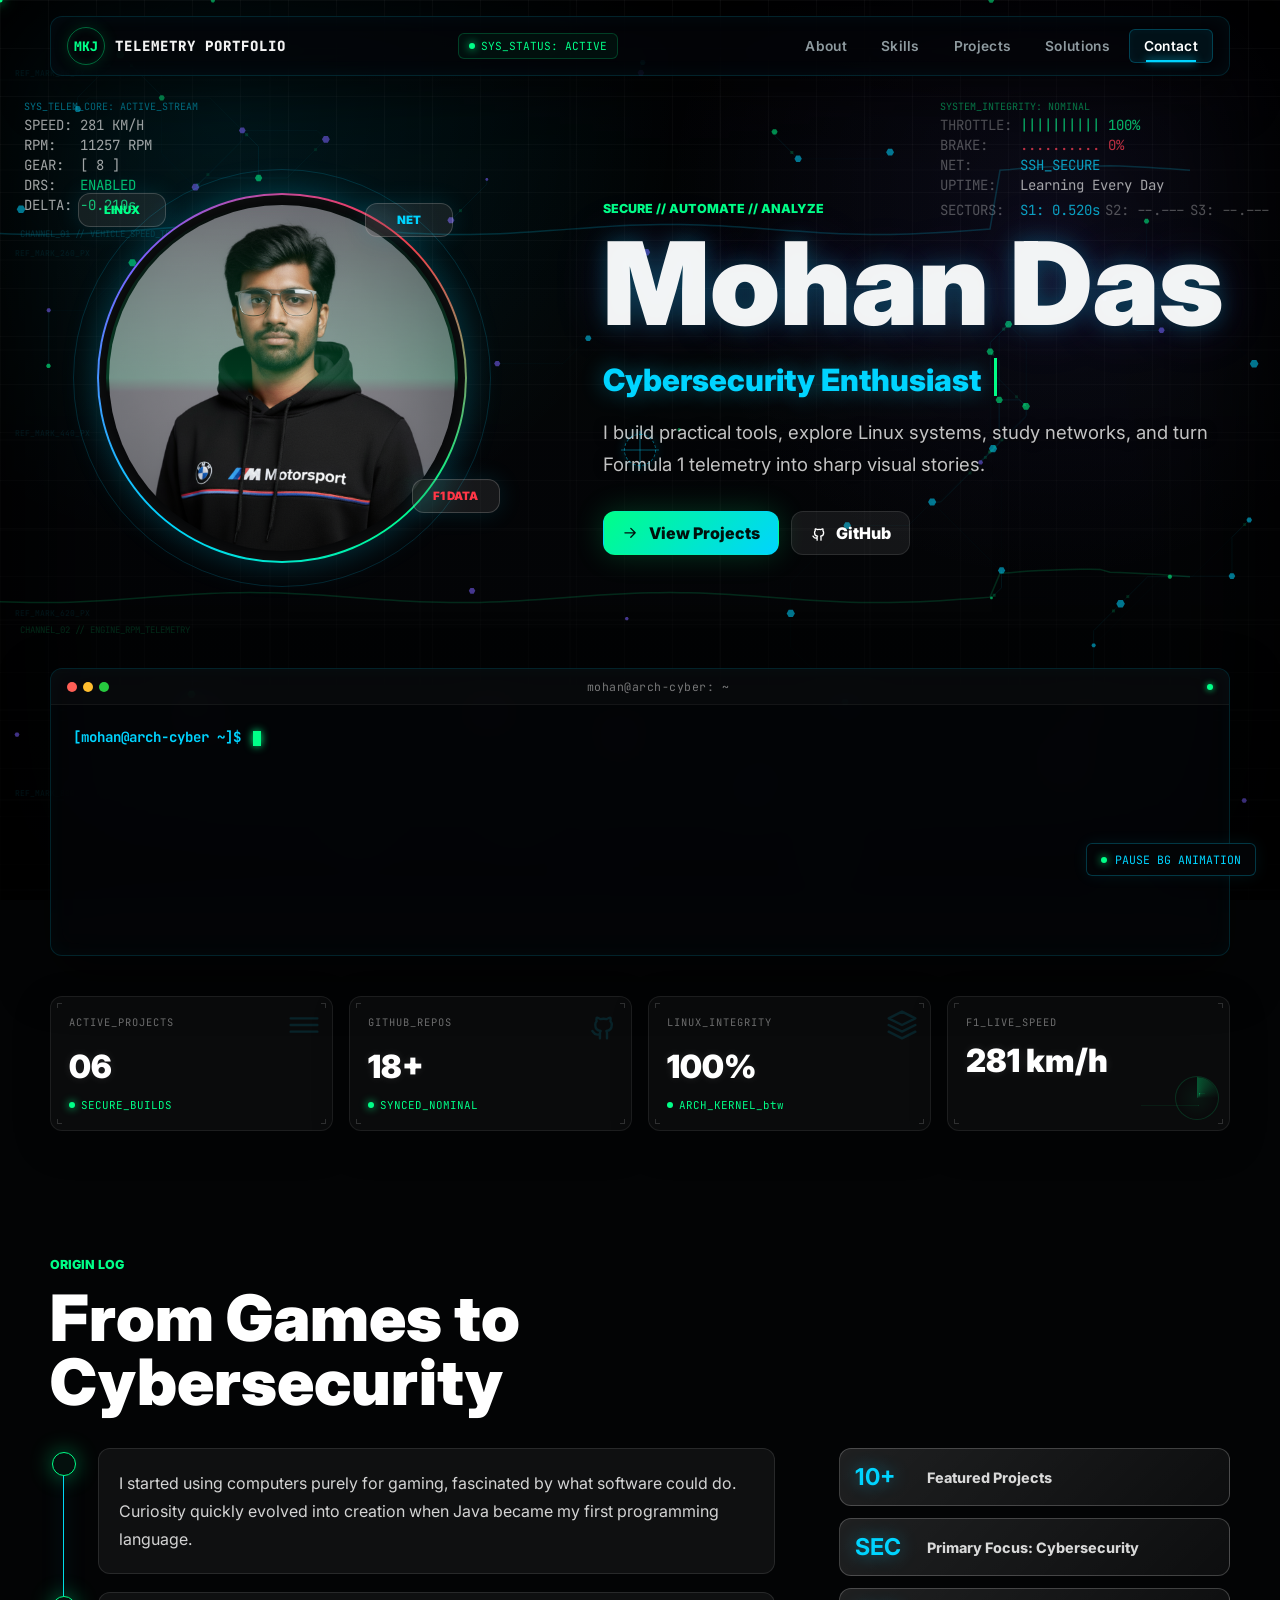
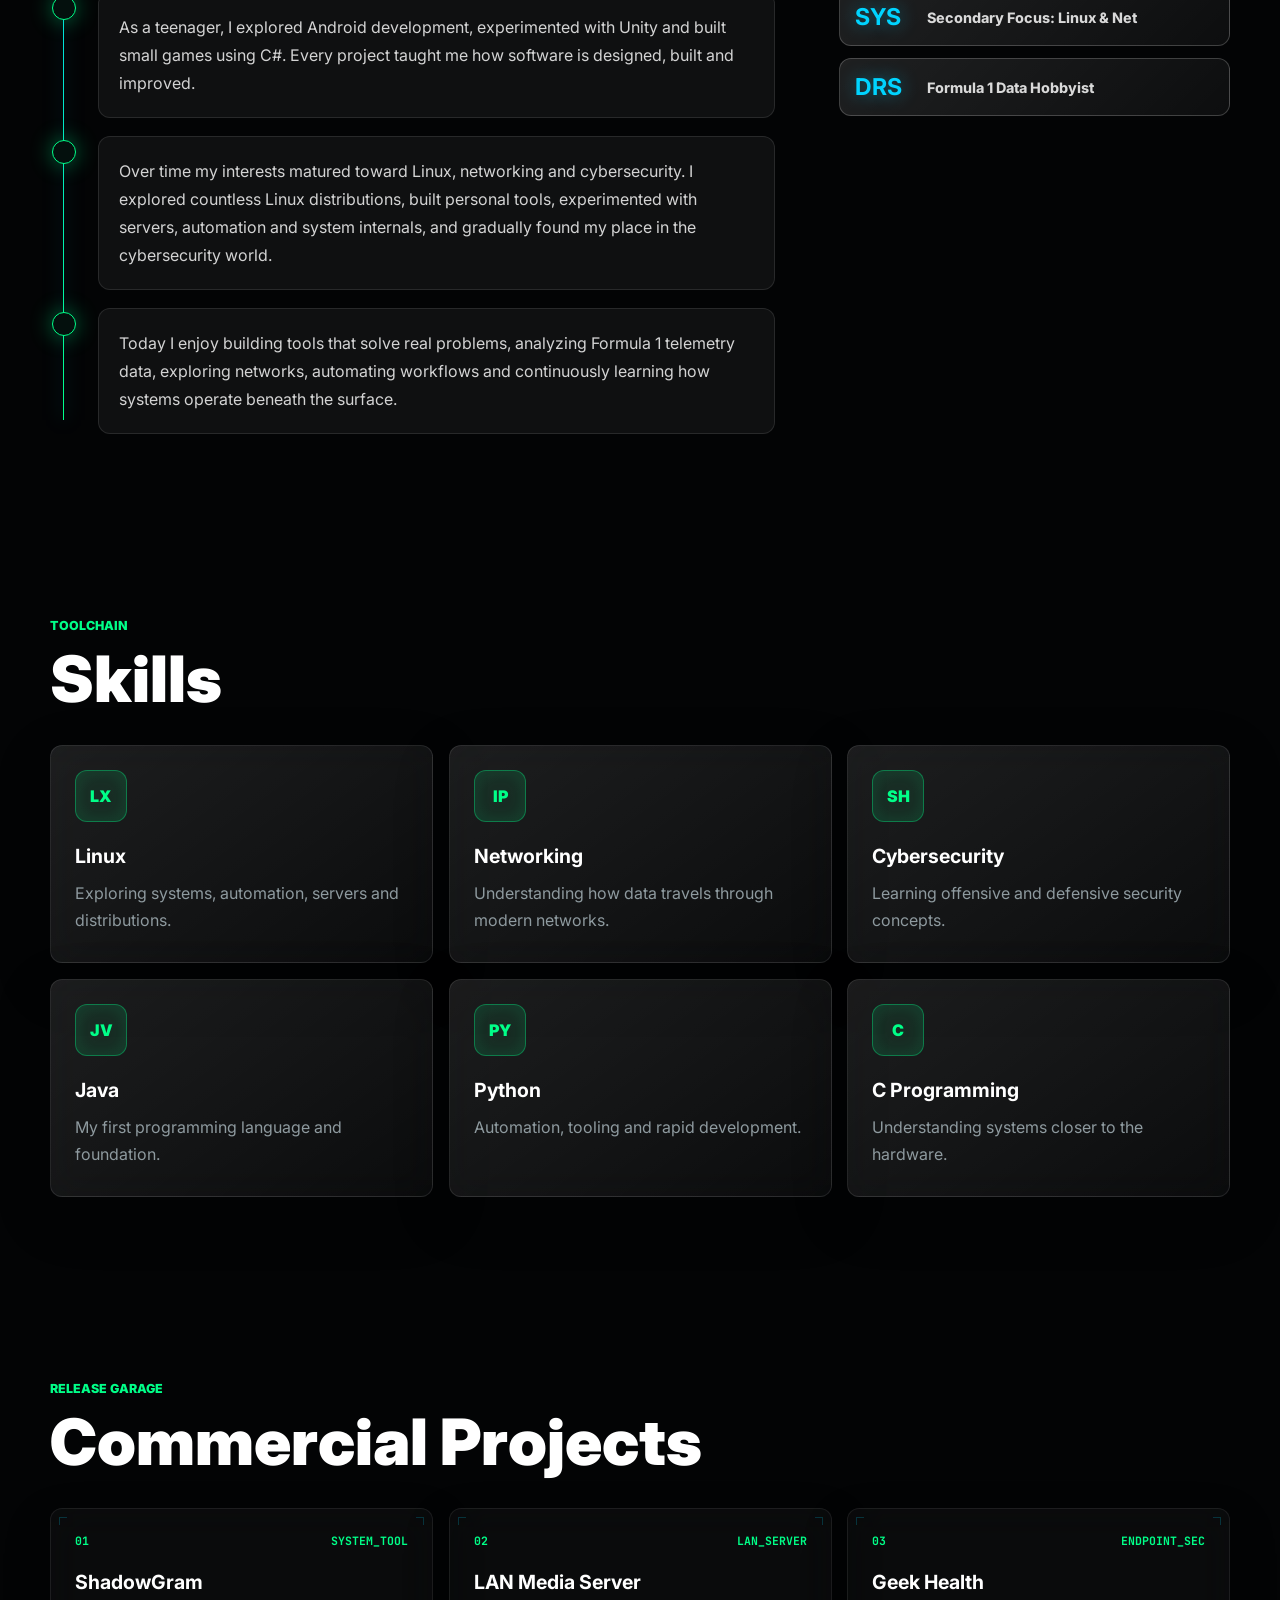
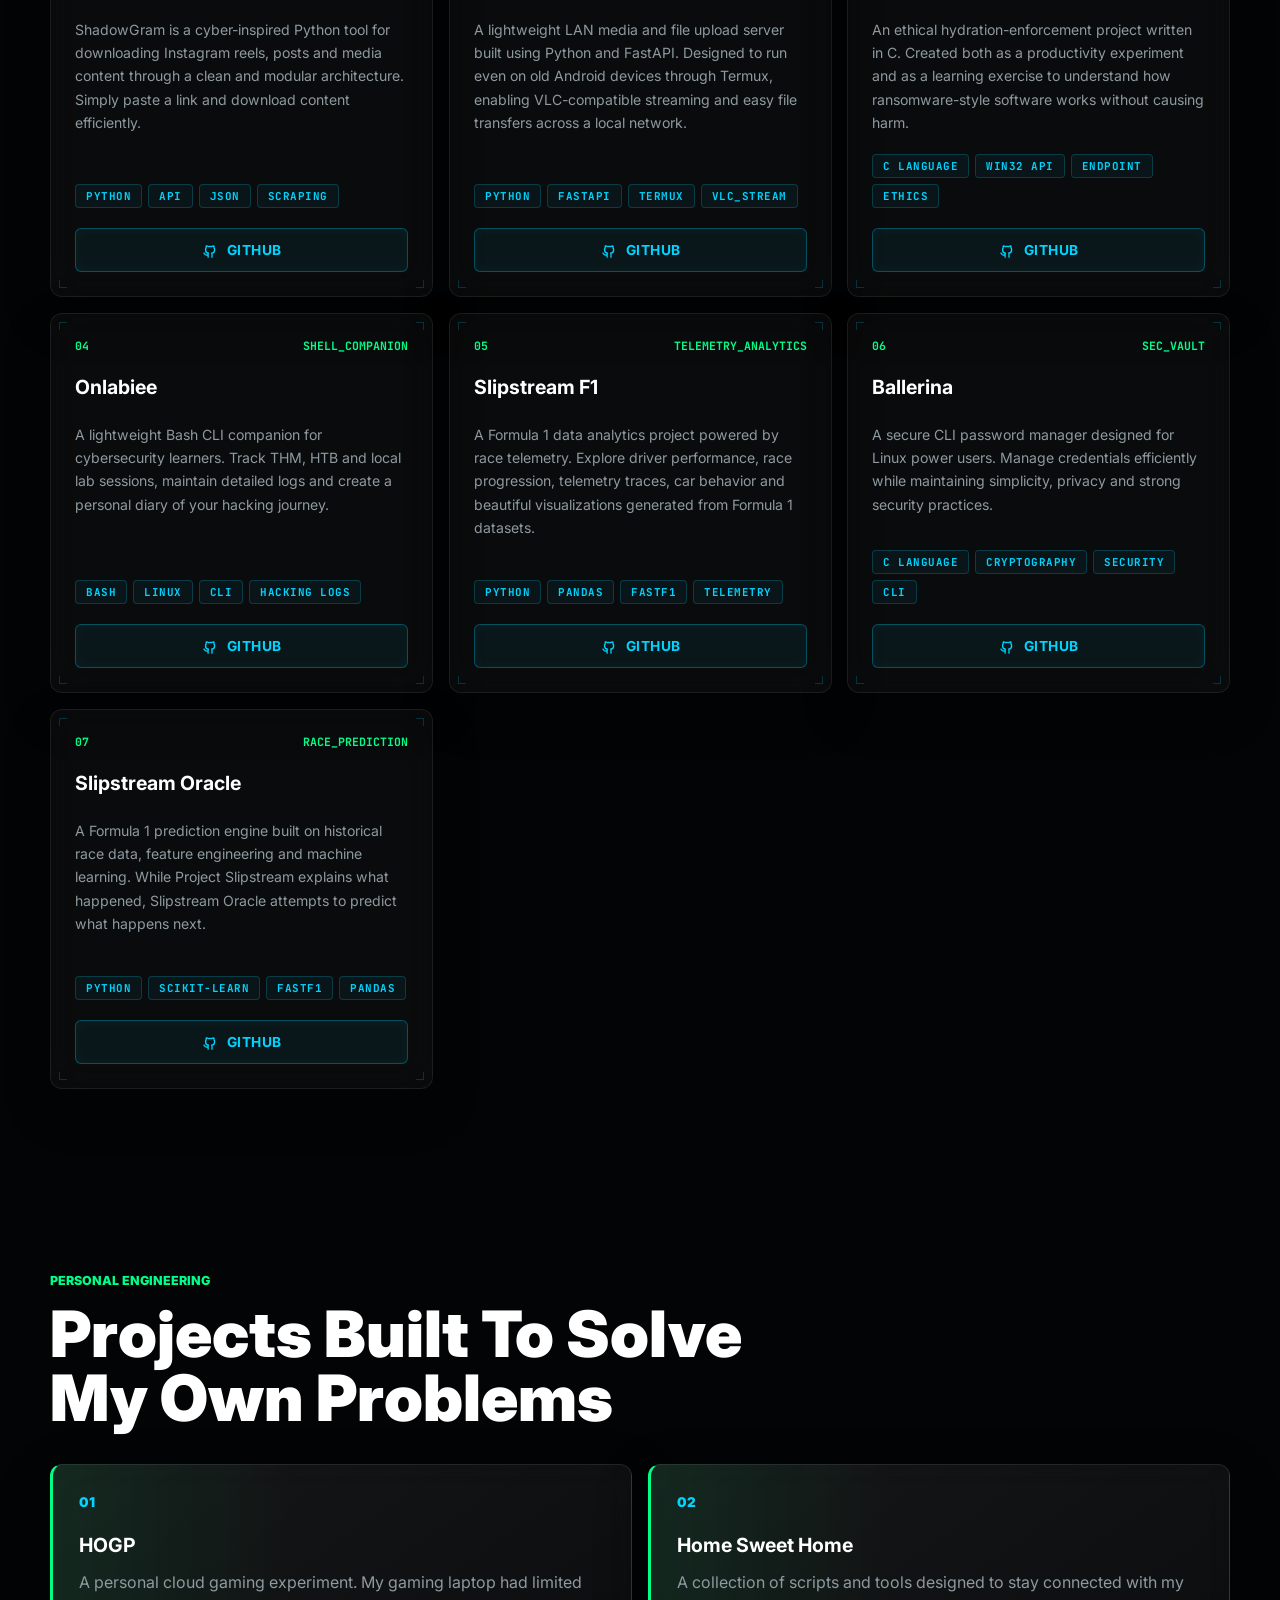
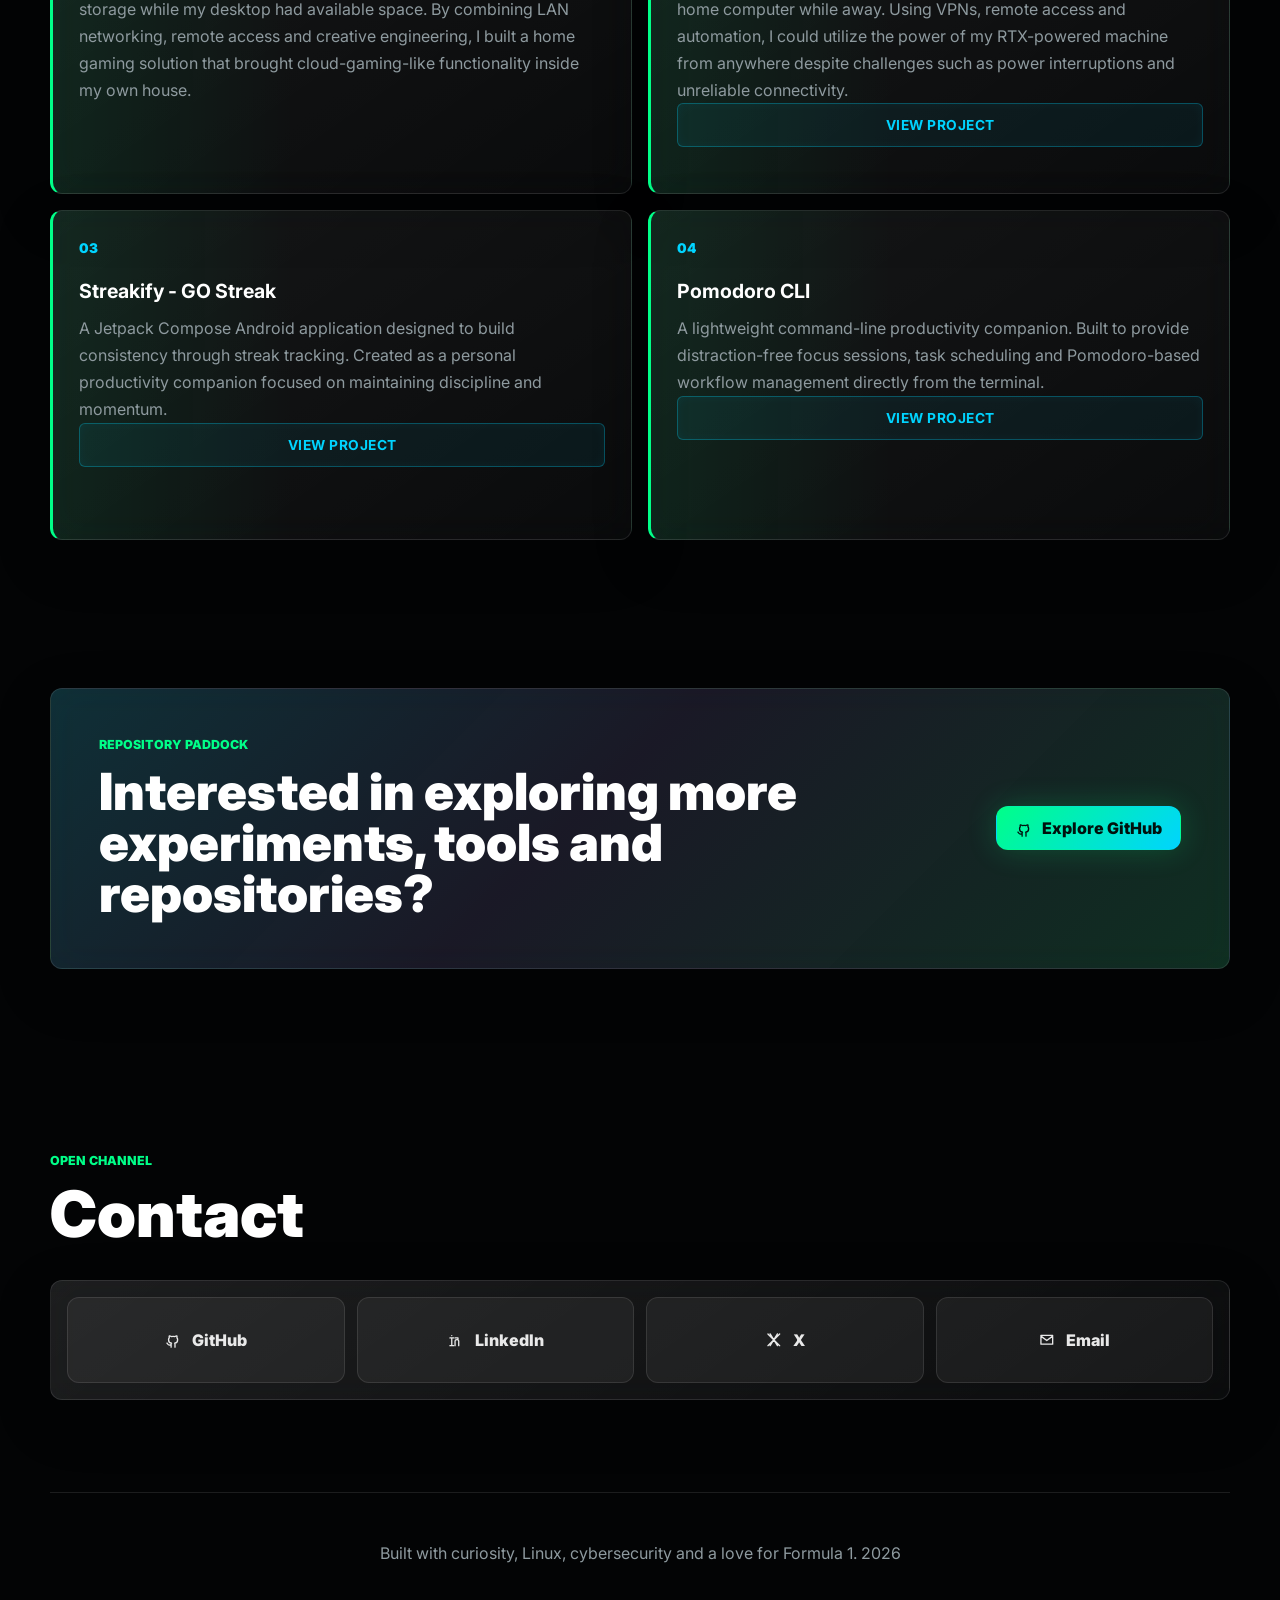
==== commit 0e0724d9: "Enhance UI/UX with updated styles: refined color scheme, improved loader design, added F1 car animat" ====
--- a/index.html
+++ b/index.html
@@ -5,29 +5,77 @@
   <meta name="viewport" content="width=device-width, initial-scale=1.0">
   <meta name="description" content="Mohandas K J portfolio: cybersecurity, Linux, networking, Python, tools, and Formula 1 telemetry projects.">
   <title>Mohandas K J | Cybersecurity Portfolio</title>
+  <link rel="preconnect" href="https://fonts.googleapis.com">
+  <link rel="preconnect" href="https://fonts.gstatic.com" crossorigin>
+  <link href="https://fonts.googleapis.com/css2?family=Fira+Code:wght@400;500;700&family=Inter:wght@300;400;500;600;700;800;900&family=JetBrains+Mono:ital,wght@0,300;0,400;0,600;0,700;1,400&display=swap" rel="stylesheet">
   <link rel="stylesheet" href="styles.css">
 </head>
 <body>
   <div class="loader" id="loader" aria-hidden="true">
-    <div class="loader-mark">MKJ</div>
-    <div class="loader-bar"><span></span></div>
+    <div class="loader-console">
+      <div class="loader-header">
+        <div class="terminal-dots">
+          <span class="terminal-dot red"></span>
+          <span class="terminal-dot yellow"></span>
+          <span class="terminal-dot green"></span>
+        </div>
+        <div class="loader-title">SECURE_CORE_BOOT_V2.7</div>
+        <div class="terminal-status-dot"></div>
+      </div>
+      <div class="loader-body" id="loader-body">
+        <!-- Scroll logs populated dynamically by script -->
+      </div>
+      <div class="loader-footer">
+        <div class="loader-status-container">
+          <span>SYS_INIT: SEQUENCE_START</span>
+          <span id="loader-percent">0%</span>
+        </div>
+        <div class="loader-bar"><span id="loader-progress-span"></span></div>
+      </div>
+    </div>
+    <div class="loader-access-granted" id="loader-access">ACCESS GRANTED</div>
   </div>
+
+  <!-- Cinematic Hero Background Video -->
+  <div class="hero-video-bg" id="hero-video-bg"></div>
+  <div class="video-dark-overlay" aria-hidden="true"></div>
+  <div class="video-vignette" aria-hidden="true"></div>
 
   <canvas id="particle-canvas" class="background-canvas" aria-hidden="true"></canvas>
   <canvas id="telemetry-canvas" class="telemetry-canvas" aria-hidden="true"></canvas>
   <div class="cursor-dot" aria-hidden="true"></div>
   <div class="cursor-ring" aria-hidden="true"></div>
+
+  <!-- Traveling F1 Wireframe Glance Overlay -->
+  <div class="f1-car-glance-container" id="f1-car-glance-container">
+    <svg class="f1-car-wireframe" id="f1-car-wireframe" viewBox="0 0 300 80">
+      <!-- F1 Car Silhouette Outline -->
+      <path d="M10,65 L35,65 M35,65 C38,40 66,40 69,65 M69,65 L233,65 M233,65 C236,38 260,38 263,65 M263,65 L285,65 M275,65 L280,35 L295,35 L292,60 L280,62 M69,65 L110,62 L130,48 L155,48 L170,38 L180,43 L205,43 L215,35 L225,50 L233,60" />
+      <path d="M135,48 L142,32 C155,30 162,38 165,48 Z" />
+      <path d="M160,44 C163,38 169,38 172,44 Z" />
+      <!-- Wheels -->
+      <circle cx="52" cy="58" r="14" />
+      <circle cx="52" cy="58" r="6" />
+      <circle cx="248" cy="58" r="14" />
+      <circle cx="248" cy="58" r="6" />
+      <!-- Telemetry Stream Tail -->
+      <path d="M5,65 L-70,65 M25,48 L-55,48 M15,35 L-65,35" stroke-dasharray="5 5" opacity="0.6" />
+    </svg>
+  </div>
 
   <header class="site-header">
     <a class="brand" href="#home" aria-label="Mohandas K J home">
       <span class="brand-mark">MKJ</span>
       <span class="brand-copy">Telemetry Portfolio</span>
     </a>
-    <button class="nav-toggle" id="nav-toggle" type="button" aria-label="Open navigation" aria-expanded="false">
-      <span></span>
-      <span></span>
-      <span></span>
-    </button>
+    <div class="nav-status-container">
+      <div class="nav-status">SYS_STATUS: ACTIVE</div>
+      <button class="nav-toggle" id="nav-toggle" type="button" aria-label="Open navigation" aria-expanded="false">
+        <span></span>
+        <span></span>
+        <span></span>
+      </button>
+    </div>
     <nav class="site-nav" id="site-nav" aria-label="Primary navigation">
       <a href="#about">About</a>
       <a href="#skills">Skills</a>
@@ -72,11 +120,89 @@
         </div>
       </div>
 
-      <div class="telemetry-strip reveal">
-        <span>6+ Featured Projects</span>
-        <span>Cybersecurity Enthusiast</span>
-        <span>Linux Explorer</span>
-        <span>Formula 1 Data Hobbyist</span>
+      <!-- Arch Linux Style Terminal Panel -->
+      <div class="terminal-card reveal" aria-label="Arch Linux System Terminal">
+        <div class="terminal-header">
+          <div class="terminal-dots">
+            <span class="terminal-dot red"></span>
+            <span class="terminal-dot yellow"></span>
+            <span class="terminal-dot green"></span>
+          </div>
+          <div class="terminal-title">mohan@arch-cyber: ~</div>
+          <div class="terminal-status-dot"></div>
+        </div>
+        <div class="terminal-body" id="terminal-body">
+          <!-- Typewritten terminal commands will render here -->
+          <div class="terminal-line"><span class="terminal-prompt">[mohan@arch-cyber ~]$ </span><span class="terminal-cursor"></span></div>
+        </div>
+      </div>
+
+      <!-- SOC Cybersecurity Dashboard Widgets -->
+      <div class="dashboard-grid reveal">
+        <!-- Widget 1: Active Projects -->
+        <div class="dashboard-widget">
+          <div class="widget-corner tl"></div>
+          <div class="widget-corner tr"></div>
+          <div class="widget-corner bl"></div>
+          <div class="widget-corner br"></div>
+          <div class="widget-label">ACTIVE_PROJECTS</div>
+          <div class="widget-value" id="widget-projects-val">06</div>
+          <div class="widget-meta">
+            <span class="widget-status-indicator pulse"></span>
+            <span>SECURE_BUILDS</span>
+          </div>
+          <div class="widget-icon-bg">
+            <svg viewBox="0 0 24 24"><path d="M2 17h20M2 12h20M2 7h20"/></svg>
+          </div>
+        </div>
+        
+        <!-- Widget 2: GitHub repos -->
+        <div class="dashboard-widget">
+          <div class="widget-corner tl"></div>
+          <div class="widget-corner tr"></div>
+          <div class="widget-corner bl"></div>
+          <div class="widget-corner br"></div>
+          <div class="widget-label">GITHUB_REPOS</div>
+          <div class="widget-value" id="widget-repos-val">18+</div>
+          <div class="widget-meta">
+            <span class="widget-status-indicator pulse"></span>
+            <span>SYNCED_NOMINAL</span>
+          </div>
+          <div class="widget-icon-bg">
+            <svg viewBox="0 0 24 24"><path d="M9 19c-4 1.2-4-2-5-2.5M15 22v-3.5c0-1 .1-1.4-.5-2 2-.2 4.1-1 4.1-4.7 0-1-.4-1.9-1-2.6.1-.3.5-1.3-.1-2.6 0 0-.8-.3-2.7 1a9.4 9.4 0 0 0-4.8 0c-1.9-1.3-2.7-1-2.7-1-.6 1.3-.2 2.3-.1 2.6-.7.7-1 1.6-1 2.6 0 3.7 2.1 4.5 4.1 4.7-.3.3-.6.8-.6 1.6V22"/></svg>
+          </div>
+        </div>
+
+        <!-- Widget 3: Uptime / Linux System -->
+        <div class="dashboard-widget">
+          <div class="widget-corner tl"></div>
+          <div class="widget-corner tr"></div>
+          <div class="widget-corner bl"></div>
+          <div class="widget-corner br"></div>
+          <div class="widget-label">LINUX_INTEGRITY</div>
+          <div class="widget-value" id="widget-uptime-val">100%</div>
+          <div class="widget-meta">
+            <span class="widget-status-indicator"></span>
+            <span>ARCH_KERNEL_btw</span>
+          </div>
+          <div class="widget-icon-bg">
+            <svg viewBox="0 0 24 24"><path d="M12 2L2 7l10 5 10-5-10-5zM2 17l10 5 10-5M2 12l10 5 10-5"/></svg>
+          </div>
+        </div>
+
+        <!-- Widget 4: Formula 1 live telemetry -->
+        <div class="dashboard-widget">
+          <div class="widget-corner tl"></div>
+          <div class="widget-corner tr"></div>
+          <div class="widget-corner bl"></div>
+          <div class="widget-corner br"></div>
+          <div class="widget-label">F1_LIVE_SPEED</div>
+          <div class="widget-value" id="widget-f1-val">318 km/h</div>
+          <div class="widget-meta">
+            <canvas id="widget-sparkline" class="sparkline-canvas"></canvas>
+          </div>
+          <div class="radar-sweep"></div>
+        </div>
       </div>
     </section>
 
@@ -106,9 +232,9 @@
         </ol>
 
         <div class="stat-stack reveal">
-          <div class="stat-strip"><strong>6+</strong><span>Featured Projects</span></div>
-          <div class="stat-strip"><strong>SEC</strong><span>Cybersecurity Enthusiast</span></div>
-          <div class="stat-strip"><strong>GNU</strong><span>Linux Explorer</span></div>
+          <div class="stat-strip"><strong>10+</strong><span>Featured Projects</span></div>
+          <div class="stat-strip"><strong>SEC</strong><span>Primary Focus: Cybersecurity</span></div>
+          <div class="stat-strip"><strong>SYS</strong><span>Secondary Focus: Linux & Net</span></div>
           <div class="stat-strip"><strong>DRS</strong><span>Formula 1 Data Hobbyist</span></div>
         </div>
       </div>
@@ -160,40 +286,137 @@
       </div>
       <div class="project-grid">
         <article class="project-card reveal">
-          <div class="project-topline"><span>01</span><span>Python</span></div>
+          <div class="card-corner tl"></div>
+          <div class="card-corner tr"></div>
+          <div class="card-corner bl"></div>
+          <div class="card-corner br"></div>
+          <div class="project-topline"><span>01</span><span>SYSTEM_TOOL</span></div>
           <h3>ShadowGram</h3>
           <p>ShadowGram is a cyber-inspired Python tool for downloading Instagram reels, posts and media content through a clean and modular architecture. Simply paste a link and download content efficiently.</p>
-          <a class="project-link" href="https://github.com/Mohandas-KJ/ShadowGram-ig" target="_blank" rel="noreferrer">View Project</a>
-        </article>
-        <article class="project-card reveal">
-          <div class="project-topline"><span>02</span><span>FastAPI</span></div>
+          <div class="project-tech-badges">
+            <span class="tech-badge">Python</span>
+            <span class="tech-badge">API</span>
+            <span class="tech-badge">JSON</span>
+            <span class="tech-badge">Scraping</span>
+          </div>
+          <a class="project-link" href="https://github.com/Mohandas-KJ/ShadowGram-ig" target="_blank" rel="noreferrer">
+            <svg viewBox="0 0 24 24" aria-hidden="true"><path d="M9 19c-4 1.2-4-2-5-2.5M15 22v-3.5c0-1 .1-1.4-.5-2 2-.2 4.1-1 4.1-4.7 0-1-.4-1.9-1-2.6.1-.3.5-1.3-.1-2.6 0 0-.8-.3-2.7 1a9.4 9.4 0 0 0-4.8 0c-1.9-1.3-2.7-1-2.7-1-.6 1.3-.2 2.3-.1 2.6-.7.7-1 1.6-1 2.6 0 3.7 2.1 4.5 4.1 4.7-.3.3-.6.8-.6 1.6V22"/></svg>
+            GitHub
+          </a>
+        </article>
+        <article class="project-card reveal">
+          <div class="card-corner tl"></div>
+          <div class="card-corner tr"></div>
+          <div class="card-corner bl"></div>
+          <div class="card-corner br"></div>
+          <div class="project-topline"><span>02</span><span>LAN_SERVER</span></div>
           <h3>LAN Media Server</h3>
           <p>A lightweight LAN media and file upload server built using Python and FastAPI. Designed to run even on old Android devices through Termux, enabling VLC-compatible streaming and easy file transfers across a local network.</p>
-          <a class="project-link" href="https://github.com/Mohandas-KJ/termux-lan-media-server" target="_blank" rel="noreferrer">View Project</a>
-        </article>
-        <article class="project-card reveal">
-          <div class="project-topline"><span>03</span><span>C</span></div>
+          <div class="project-tech-badges">
+            <span class="tech-badge">Python</span>
+            <span class="tech-badge">FastAPI</span>
+            <span class="tech-badge">Termux</span>
+            <span class="tech-badge">VLC_Stream</span>
+          </div>
+          <a class="project-link" href="https://github.com/Mohandas-KJ/termux-lan-media-server" target="_blank" rel="noreferrer">
+            <svg viewBox="0 0 24 24" aria-hidden="true"><path d="M9 19c-4 1.2-4-2-5-2.5M15 22v-3.5c0-1 .1-1.4-.5-2 2-.2 4.1-1 4.1-4.7 0-1-.4-1.9-1-2.6.1-.3.5-1.3-.1-2.6 0 0-.8-.3-2.7 1a9.4 9.4 0 0 0-4.8 0c-1.9-1.3-2.7-1-2.7-1-.6 1.3-.2 2.3-.1 2.6-.7.7-1 1.6-1 2.6 0 3.7 2.1 4.5 4.1 4.7-.3.3-.6.8-.6 1.6V22"/></svg>
+            GitHub
+          </a>
+        </article>
+        <article class="project-card reveal">
+          <div class="card-corner tl"></div>
+          <div class="card-corner tr"></div>
+          <div class="card-corner bl"></div>
+          <div class="card-corner br"></div>
+          <div class="project-topline"><span>03</span><span>ENDPOINT_SEC</span></div>
           <h3>Geek Health</h3>
           <p>An ethical hydration-enforcement project written in C. Created both as a productivity experiment and as a learning exercise to understand how ransomware-style software works without causing harm.</p>
-          <a class="project-link" href="https://github.com/Mohandas-KJ/geek-health-H2O-Ransom" target="_blank" rel="noreferrer">View Project</a>
-        </article>
-        <article class="project-card reveal">
-          <div class="project-topline"><span>04</span><span>Bash</span></div>
+          <div class="project-tech-badges">
+            <span class="tech-badge">C Language</span>
+            <span class="tech-badge">Win32 API</span>
+            <span class="tech-badge">Endpoint</span>
+            <span class="tech-badge">Ethics</span>
+          </div>
+          <a class="project-link" href="https://github.com/Mohandas-KJ/geek-health-H2O-Ransom" target="_blank" rel="noreferrer">
+            <svg viewBox="0 0 24 24" aria-hidden="true"><path d="M9 19c-4 1.2-4-2-5-2.5M15 22v-3.5c0-1 .1-1.4-.5-2 2-.2 4.1-1 4.1-4.7 0-1-.4-1.9-1-2.6.1-.3.5-1.3-.1-2.6 0 0-.8-.3-2.7 1a9.4 9.4 0 0 0-4.8 0c-1.9-1.3-2.7-1-2.7-1-.6 1.3-.2 2.3-.1 2.6-.7.7-1 1.6-1 2.6 0 3.7 2.1 4.5 4.1 4.7-.3.3-.6.8-.6 1.6V22"/></svg>
+            GitHub
+          </a>
+        </article>
+        <article class="project-card reveal">
+          <div class="card-corner tl"></div>
+          <div class="card-corner tr"></div>
+          <div class="card-corner bl"></div>
+          <div class="card-corner br"></div>
+          <div class="project-topline"><span>04</span><span>SHELL_COMPANION</span></div>
           <h3>Onlabiee</h3>
           <p>A lightweight Bash CLI companion for cybersecurity learners. Track THM, HTB and local lab sessions, maintain detailed logs and create a personal diary of your hacking journey.</p>
-          <a class="project-link" href="https://github.com/Mohandas-KJ/cybersecurity-logger-onlabiee" target="_blank" rel="noreferrer">View Project</a>
-        </article>
-        <article class="project-card reveal">
-          <div class="project-topline"><span>05</span><span>Telemetry</span></div>
+          <div class="project-tech-badges">
+            <span class="tech-badge">Bash</span>
+            <span class="tech-badge">Linux</span>
+            <span class="tech-badge">CLI</span>
+            <span class="tech-badge">Hacking Logs</span>
+          </div>
+          <a class="project-link" href="https://github.com/Mohandas-KJ/cybersecurity-logger-onlabiee" target="_blank" rel="noreferrer">
+            <svg viewBox="0 0 24 24" aria-hidden="true"><path d="M9 19c-4 1.2-4-2-5-2.5M15 22v-3.5c0-1 .1-1.4-.5-2 2-.2 4.1-1 4.1-4.7 0-1-.4-1.9-1-2.6.1-.3.5-1.3-.1-2.6 0 0-.8-.3-2.7 1a9.4 9.4 0 0 0-4.8 0c-1.9-1.3-2.7-1-2.7-1-.6 1.3-.2 2.3-.1 2.6-.7.7-1 1.6-1 2.6 0 3.7 2.1 4.5 4.1 4.7-.3.3-.6.8-.6 1.6V22"/></svg>
+            GitHub
+          </a>
+        </article>
+        <article class="project-card reveal">
+          <div class="card-corner tl"></div>
+          <div class="card-corner tr"></div>
+          <div class="card-corner bl"></div>
+          <div class="card-corner br"></div>
+          <div class="project-topline"><span>05</span><span>TELEMETRY_ANALYTICS</span></div>
           <h3>Slipstream F1</h3>
           <p>A Formula 1 data analytics project powered by race telemetry. Explore driver performance, race progression, telemetry traces, car behavior and beautiful visualizations generated from Formula 1 datasets.</p>
-          <span class="project-status">Pit lane build</span>
-        </article>
-        <article class="project-card reveal">
-          <div class="project-topline"><span>06</span><span>Security</span></div>
+          <div class="project-tech-badges">
+            <span class="tech-badge">Python</span>
+            <span class="tech-badge">Pandas</span>
+            <span class="tech-badge">FastF1</span>
+            <span class="tech-badge">Telemetry</span>
+          </div>
+          <a class="project-link" href="https://github.com/Mohandas-KJ/Slipstream-F1" target="_blank" rel="noreferrer">
+            <svg viewBox="0 0 24 24" aria-hidden="true"><path d="M9 19c-4 1.2-4-2-5-2.5M15 22v-3.5c0-1 .1-1.4-.5-2 2-.2 4.1-1 4.1-4.7 0-1-.4-1.9-1-2.6.1-.3.5-1.3-.1-2.6 0 0-.8-.3-2.7 1a9.4 9.4 0 0 0-4.8 0c-1.9-1.3-2.7-1-2.7-1-.6 1.3-.2 2.3-.1 2.6-.7.7-1 1.6-1 2.6 0 3.7 2.1 4.5 4.1 4.7-.3.3-.6.8-.6 1.6V22"/></svg>
+            GitHub
+          </a>
+        </article>
+        <article class="project-card reveal">
+          <div class="card-corner tl"></div>
+          <div class="card-corner tr"></div>
+          <div class="card-corner bl"></div>
+          <div class="card-corner br"></div>
+          <div class="project-topline"><span>06</span><span>SEC_VAULT</span></div>
           <h3>Ballerina</h3>
           <p>A secure CLI password manager designed for Linux power users. Manage credentials efficiently while maintaining simplicity, privacy and strong security practices.</p>
-          <a class="project-link" href="https://github.com/Mohandas-KJ/ballerina" target="_blank" rel="noreferrer">View Project</a>
+          <div class="project-tech-badges">
+            <span class="tech-badge">C Language</span>
+            <span class="tech-badge">Cryptography</span>
+            <span class="tech-badge">Security</span>
+            <span class="tech-badge">CLI</span>
+          </div>
+          <a class="project-link" href="https://github.com/Mohandas-KJ/ballerina" target="_blank" rel="noreferrer">
+            <svg viewBox="0 0 24 24" aria-hidden="true"><path d="M9 19c-4 1.2-4-2-5-2.5M15 22v-3.5c0-1 .1-1.4-.5-2 2-.2 4.1-1 4.1-4.7 0-1-.4-1.9-1-2.6.1-.3.5-1.3-.1-2.6 0 0-.8-.3-2.7 1a9.4 9.4 0 0 0-4.8 0c-1.9-1.3-2.7-1-2.7-1-.6 1.3-.2 2.3-.1 2.6-.7.7-1 1.6-1 2.6 0 3.7 2.1 4.5 4.1 4.7-.3.3-.6.8-.6 1.6V22"/></svg>
+            GitHub
+          </a>
+        </article>
+        <article class="project-card reveal">
+          <div class="card-corner tl"></div>
+          <div class="card-corner tr"></div>
+          <div class="card-corner bl"></div>
+          <div class="card-corner br"></div>
+          <div class="project-topline"><span>07</span><span>RACE_PREDICTION</span></div>
+          <h3>Slipstream Oracle</h3>
+          <p>A Formula 1 prediction engine built on historical race data, feature engineering and machine learning. While Project Slipstream explains what happened, Slipstream Oracle attempts to predict what happens next.</p>
+          <div class="project-tech-badges">
+            <span class="tech-badge">Python</span>
+            <span class="tech-badge">Scikit-learn</span>
+            <span class="tech-badge">FastF1</span>
+            <span class="tech-badge">Pandas</span>
+          </div>
+          <a class="project-link" href="https://github.com/Mohandas-KJ/Slipstream-Oracle" target="_blank" rel="noreferrer">
+            <svg viewBox="0 0 24 24" aria-hidden="true"><path d="M9 19c-4 1.2-4-2-5-2.5M15 22v-3.5c0-1 .1-1.4-.5-2 2-.2 4.1-1 4.1-4.7 0-1-.4-1.9-1-2.6.1-.3.5-1.3-.1-2.6 0 0-.8-.3-2.7 1a9.4 9.4 0 0 0-4.8 0c-1.9-1.3-2.7-1-2.7-1-.6 1.3-.2 2.3-.1 2.6-.7.7-1 1.6-1 2.6 0 3.7 2.1 4.5 4.1 4.7-.3.3-.6.8-.6 1.6V22"/></svg>
+            GitHub
+          </a>
         </article>
       </div>
     </section>
@@ -273,6 +496,12 @@
     <p>Built with curiosity, Linux, cybersecurity and a love for Formula 1. <span id="year"></span></p>
   </footer>
 
+  <!-- Unified Play/Pause Background Animation Control -->
+  <button class="bg-pause-btn" id="pause-bg-btn" aria-label="Pause background animation">
+    <span class="btn-status-indicator"></span>
+    <span class="btn-text">PAUSE BG ANIMATION</span>
+  </button>
+
   <script src="script.js"></script>
 </body>
 </html>
--- a/styles.css
+++ b/styles.css
@@ -1,21 +1,25 @@
+@import url('https://fonts.googleapis.com/css2?family=Fira+Code:wght@400;500;700&family=Inter:wght@300;400;500;600;700;800;900&family=JetBrains+Mono:ital,wght@0,300;0,400;0,600;0,700;1,400&display=swap');
+
 :root {
   color-scheme: dark;
-  --bg: #050505;
-  --bg-soft: #0a0d0e;
-  --glass: rgba(255, 255, 255, 0.08);
-  --glass-strong: rgba(255, 255, 255, 0.12);
-  --line: rgba(255, 255, 255, 0.16);
+  --bg: #030405;
+  --bg-soft: #080b0d;
+  --glass: rgba(255, 255, 255, 0.05);
+  --glass-strong: rgba(255, 255, 255, 0.1);
+  --line: rgba(255, 255, 255, 0.1);
   --line-bright: rgba(0, 212, 255, 0.48);
   --blue: #00d4ff;
   --purple: #7b61ff;
   --green: #00ff88;
   --red: #ff3747;
   --text: #ffffff;
-  --muted: #b0b0b0;
-  --shadow-blue: 0 0 34px rgba(0, 212, 255, 0.28);
-  --shadow-green: 0 0 30px rgba(0, 255, 136, 0.22);
+  --muted: #8e9a9f;
+  --shadow-blue: 0 0 34px rgba(0, 212, 255, 0.25);
+  --shadow-green: 0 0 30px rgba(0, 255, 136, 0.2);
   --max: 1180px;
-  --radius: 8px;
+  --radius: 12px;
+  --font-mono: 'JetBrains Mono', 'Fira Code', monospace;
+  --font-sans: 'Inter', sans-serif;
 }
 
 * {
@@ -32,10 +36,7 @@
   min-height: 100vh;
   margin: 0;
   color: var(--text);
-  background:
-    radial-gradient(circle at 18% 12%, rgba(0, 212, 255, 0.14), transparent 28rem),
-    radial-gradient(circle at 82% 22%, rgba(123, 97, 255, 0.12), transparent 24rem),
-    linear-gradient(180deg, #050505 0%, #080909 44%, #050505 100%);
+  background: transparent;
   font-family: Inter, ui-sans-serif, system-ui, -apple-system, BlinkMacSystemFont, "Segoe UI", Arial, sans-serif;
   letter-spacing: 0;
   overflow-x: hidden;
@@ -91,14 +92,14 @@
 .telemetry-canvas {
   position: fixed;
   inset: 0;
-  z-index: -3;
+  z-index: -7;
   width: 100%;
   height: 100%;
   pointer-events: none;
 }
 
 .telemetry-canvas {
-  z-index: -2;
+  z-index: -8;
   opacity: 0.74;
   mix-blend-mode: screen;
 }
@@ -107,52 +108,148 @@
   position: fixed;
   inset: 0;
   z-index: 1000;
-  display: grid;
-  place-items: center;
+  display: flex;
+  flex-direction: column;
+  align-items: center;
+  justify-content: center;
   gap: 1.5rem;
-  background:
-    linear-gradient(135deg, rgba(0, 212, 255, 0.12), transparent 35%),
-    radial-gradient(circle at 50% 45%, rgba(0, 255, 136, 0.12), transparent 18rem),
-    #020303;
-  transition: opacity 520ms ease, visibility 520ms ease;
+  background: #020304;
+  transition: opacity 600ms cubic-bezier(0.25, 1, 0.5, 1), visibility 600ms ease;
+  padding: 20px;
 }
 
 .loader.is-hidden {
-  display: none;
   opacity: 0;
   visibility: hidden;
   pointer-events: none;
 }
 
-.loader-mark {
-  display: grid;
-  place-items: center;
-  width: 98px;
-  height: 98px;
-  border: 1px solid var(--line-bright);
-  border-radius: 50%;
+.loader-console {
+  width: min(650px, 90vw);
+  background: rgba(4, 6, 8, 0.95);
+  border: 1px solid rgba(0, 212, 255, 0.25);
+  border-radius: 8px;
+  overflow: hidden;
+  box-shadow: 0 25px 60px rgba(0, 0, 0, 0.85), 0 0 30px rgba(0, 212, 255, 0.1);
+  font-family: var(--font-mono);
+}
+
+.loader-header {
+  background: rgba(255, 255, 255, 0.03);
+  border-bottom: 1px solid rgba(255, 255, 255, 0.08);
+  padding: 10px 16px;
+  display: flex;
+  align-items: center;
+  justify-content: space-between;
+}
+
+.loader-title {
+  color: rgba(255, 255, 255, 0.45);
+  font-size: 0.72rem;
+  letter-spacing: 1px;
+}
+
+.loader-body {
+  padding: 18px;
+  height: 220px;
+  overflow-y: auto;
+  font-size: 0.82rem;
+  line-height: 1.45;
+  color: var(--blue);
+  scroll-behavior: smooth;
+}
+
+.loader-body::-webkit-scrollbar {
+  width: 4px;
+}
+.loader-body::-webkit-scrollbar-thumb {
+  background: rgba(0, 212, 255, 0.2);
+}
+
+.loader-row {
+  margin: 3px 0;
+  display: flex;
+  align-items: flex-start;
+  gap: 8px;
+}
+
+.loader-row.info {
+  color: rgba(255, 255, 255, 0.85);
+}
+
+.loader-row.success {
   color: var(--green);
-  font-size: 1.2rem;
-  font-weight: 900;
-  text-shadow: 0 0 18px rgba(0, 255, 136, 0.8);
-  box-shadow: inset 0 0 26px rgba(0, 212, 255, 0.2), 0 0 50px rgba(0, 212, 255, 0.24);
-  animation: loaderPulse 1.4s ease-in-out infinite;
+}
+
+.loader-row.success::before {
+  content: "[ OK ]";
+  font-weight: bold;
+  color: var(--green);
+  margin-right: 4px;
+}
+
+.loader-row.warn {
+  color: var(--red);
+}
+
+.loader-footer {
+  padding: 14px 18px;
+  background: rgba(0, 0, 0, 0.25);
+  border-top: 1px solid rgba(255, 255, 255, 0.04);
+  display: flex;
+  flex-direction: column;
+  gap: 10px;
+}
+
+.loader-status-container {
+  display: flex;
+  justify-content: space-between;
+  font-size: 0.72rem;
+  font-family: var(--font-mono);
+  color: var(--muted);
 }
 
 .loader-bar {
-  width: min(260px, 62vw);
-  height: 3px;
+  width: 100%;
+  height: 4px;
+  background: rgba(255, 255, 255, 0.05);
+  border-radius: 2px;
   overflow: hidden;
-  background: rgba(255, 255, 255, 0.1);
+  position: relative;
 }
 
 .loader-bar span {
   display: block;
-  width: 46%;
+  width: 0%;
   height: 100%;
   background: linear-gradient(90deg, var(--blue), var(--green));
-  box-shadow: 0 0 18px var(--blue);
-  animation: loadSlide 1.1s ease-in-out infinite;
+  box-shadow: 0 0 10px var(--blue);
+  transition: width 100ms ease;
+}
+
+.loader-access-granted {
+  font-size: 1.4rem;
+  font-weight: 900;
+  color: var(--green);
+  text-shadow: 0 0 15px rgba(0, 255, 136, 0.6);
+  letter-spacing: 4px;
+  margin-top: 10px;
+  text-align: center;
+  opacity: 0;
+  transform: scale(0.9);
+  transition: opacity 300ms ease, transform 300ms ease;
+  font-family: var(--font-mono);
+}
+
+.loader-access-granted.visible {
+  opacity: 1;
+  transform: scale(1);
+  animation: pulseAccess 1.2s infinite;
+}
+
+@keyframes pulseAccess {
+  0%, 100% { opacity: 1; text-shadow: 0 0 15px rgba(0, 255, 136, 0.6); }
+  50% { opacity: 0.7; text-shadow: 0 0 25px rgba(0, 255, 136, 0.9); }
 }
 
 .site-header {
@@ -164,12 +261,12 @@
   justify-content: space-between;
   width: min(var(--max), calc(100% - 32px));
   margin: 16px auto 0;
-  padding: 12px 14px;
-  border: 1px solid var(--line);
+  padding: 10px 16px;
+  border: 1px solid rgba(0, 212, 255, 0.15);
   border-radius: var(--radius);
-  background: rgba(5, 5, 5, 0.74);
-  backdrop-filter: blur(18px);
-  box-shadow: 0 16px 48px rgba(0, 0, 0, 0.3);
+  background: rgba(3, 5, 8, 0.75);
+  backdrop-filter: blur(20px);
+  box-shadow: 0 16px 48px rgba(0, 0, 0, 0.5), inset 0 0 20px rgba(0, 212, 255, 0.05);
 }
 
 .brand {
@@ -185,42 +282,107 @@
   place-items: center;
   width: 38px;
   height: 38px;
-  border: 1px solid rgba(0, 212, 255, 0.45);
+  border: 1px solid rgba(0, 255, 136, 0.4);
   border-radius: 50%;
   color: var(--green);
   font-size: 0.82rem;
-  box-shadow: inset 0 0 18px rgba(0, 212, 255, 0.16);
+  font-family: var(--font-mono);
+  box-shadow: 0 0 15px rgba(0, 255, 136, 0.15), inset 0 0 10px rgba(0, 255, 136, 0.1);
 }
 
 .brand-copy {
   overflow: hidden;
-  color: rgba(255, 255, 255, 0.9);
-  font-size: 0.9rem;
-  text-overflow: ellipsis;
-  white-space: nowrap;
+  color: rgba(255, 255, 255, 0.95);
+  font-size: 0.88rem;
+  font-family: var(--font-mono);
+  text-transform: uppercase;
+  letter-spacing: 1px;
 }
 
 .site-nav {
+  display: flex;
+  align-items: center;
+  gap: 4px;
+}
+
+.nav-status-container {
+  display: flex;
+  align-items: center;
+  gap: 8px;
+}
+
+.nav-status {
+  font-family: var(--font-mono);
+  font-size: 0.7rem;
+  color: var(--green);
   display: flex;
   align-items: center;
   gap: 6px;
+  padding: 5px 10px;
+  border-radius: 6px;
+  background: rgba(0, 255, 136, 0.05);
+  border: 1px solid rgba(0, 255, 136, 0.2);
+}
+
+.nav-status::before {
+  content: "";
+  display: inline-block;
+  width: 6px;
+  height: 6px;
+  border-radius: 50%;
+  background: var(--green);
+  box-shadow: 0 0 8px var(--green);
+  animation: blinkFast 1.5s infinite;
+}
+
+@keyframes blinkFast {
+  0%, 100% { opacity: 1; }
+  50% { opacity: 0.3; }
 }
 
 .site-nav a {
   position: relative;
-  padding: 9px 12px;
-  border-radius: var(--radius);
+  padding: 8px 14px;
+  border-radius: 6px;
   color: var(--muted);
-  font-size: 0.92rem;
-  font-weight: 650;
-  transition: color 180ms ease, background 180ms ease, box-shadow 180ms ease;
-}
-
-.site-nav a:hover,
+  font-size: 0.86rem;
+  font-family: var(--font-sans);
+  font-weight: 600;
+  letter-spacing: 0.3px;
+  transition: all 250ms cubic-bezier(0.25, 0.8, 0.25, 1);
+  border: 1px solid transparent;
+}
+
+.site-nav a::after {
+  content: "";
+  position: absolute;
+  bottom: 0;
+  left: 20%;
+  right: 20%;
+  height: 2px;
+  background: var(--blue);
+  box-shadow: 0 0 8px var(--blue);
+  transform: scaleX(0);
+  transform-origin: center;
+  transition: transform 300ms cubic-bezier(0.25, 0.8, 0.25, 1);
+}
+
+.site-nav a:hover {
+  color: var(--blue);
+  background: rgba(0, 212, 255, 0.05);
+  border-color: rgba(0, 212, 255, 0.1);
+}
+
 .site-nav a.is-active {
-  color: var(--text);
-  background: rgba(255, 255, 255, 0.08);
-  box-shadow: inset 0 -1px 0 rgba(0, 212, 255, 0.38);
+  color: #fff;
+  background: rgba(0, 212, 255, 0.07);
+  border-color: rgba(0, 212, 255, 0.25);
+  box-shadow: inset 0 0 8px rgba(0, 212, 255, 0.05);
+}
+
+.site-nav a:hover::after,
+.site-nav a.is-active::after {
+  transform: scaleX(1);
 }
 
 .nav-toggle {
@@ -426,6 +588,7 @@
   color: rgba(255, 255, 255, 0.76);
   font-size: clamp(1rem, 1.6vw, 1.16rem);
   line-height: 1.75;
+  text-shadow: 0 1px 3px rgba(0, 0, 0, 0.8), 0 0 10px rgba(0, 0, 0, 0.5);
 }
 
 .hero-actions {
@@ -691,11 +854,59 @@
 }
 
 .project-card {
-  display: flex;
-  min-height: 360px;
-  padding: 22px;
+  position: relative;
+  overflow: hidden;
+  border: 1px solid rgba(255, 255, 255, 0.08);
+  border-radius: var(--radius);
+  background: rgba(255, 255, 255, 0.03) !important;
+  backdrop-filter: blur(20px);
+  padding: 24px !important;
+  display: flex;
   flex-direction: column;
-  transition: transform 200ms ease, border-color 200ms ease, box-shadow 200ms ease;
+  min-height: 380px !important;
+  box-shadow: 0 20px 45px rgba(0, 0, 0, 0.3);
+  transition: transform 250ms cubic-bezier(0.25, 0.8, 0.25, 1),
+              border-color 250ms ease,
+              box-shadow 250ms cubic-bezier(0.25, 0.8, 0.25, 1);
+}
+
+.project-card::before {
+  position: absolute;
+  inset: 0;
+  content: "";
+  background: radial-gradient(circle at var(--glow-x, 50%) var(--glow-y, 50%), rgba(0, 212, 255, 0.12), transparent 45%);
+  opacity: 0;
+  transition: opacity 250ms ease;
+  pointer-events: none;
+}
+
+.project-card:hover::before {
+  opacity: 1;
+}
+
+.project-card:hover {
+  transform: translateY(-8px) !important;
+  border-color: rgba(0, 212, 255, 0.4) !important;
+  box-shadow: 0 25px 60px rgba(0, 0, 0, 0.4), 0 0 25px rgba(0, 212, 255, 0.18) !important;
+}
+
+.card-corner {
+  position: absolute;
+  width: 8px;
+  height: 8px;
+  border-color: rgba(0, 212, 255, 0.2);
+  border-style: solid;
+  pointer-events: none;
+  transition: border-color 250ms ease;
+}
+.card-corner.tl { top: 8px; left: 8px; border-width: 1px 0 0 1px; }
+.card-corner.tr { top: 8px; right: 8px; border-width: 1px 1px 0 0; }
+.card-corner.bl { bottom: 8px; left: 8px; border-width: 0 0 1px 1px; }
+.card-corner.br { bottom: 8px; right: 8px; border-width: 0 1px 1px 0; }
+
+.project-card:hover .card-corner {
+  border-color: var(--blue);
+  filter: drop-shadow(0 0 4px var(--blue));
 }
 
 .project-topline {
@@ -704,40 +915,90 @@
   justify-content: space-between;
   gap: 12px;
   color: var(--green);
-  font-size: 0.76rem;
-  font-weight: 900;
-}
-
-.project-card p,
+  font-size: 0.72rem;
+  font-family: var(--font-mono);
+  font-weight: 700;
+}
+
+.project-card p {
+  color: var(--muted);
+  font-size: 0.88rem;
+  line-height: 1.65;
+  margin: 12px 0 20px;
+  flex: 1;
+}
+
 .solution-card p {
   flex: 1;
 }
 
+.project-tech-badges {
+  display: flex;
+  flex-wrap: wrap;
+  gap: 6px;
+  margin-bottom: 20px;
+}
+
+.tech-badge {
+  font-family: var(--font-mono);
+  font-size: 0.68rem;
+  color: var(--blue);
+  background: rgba(0, 212, 255, 0.05);
+  border: 1px solid rgba(0, 212, 255, 0.2);
+  padding: 4px 10px;
+  border-radius: 4px;
+  font-weight: bold;
+  letter-spacing: 0.5px;
+  text-transform: uppercase;
+}
+
+.project-card:hover .tech-badge {
+  border-color: rgba(0, 212, 255, 0.4);
+  box-shadow: 0 0 8px rgba(0, 212, 255, 0.15);
+}
+
 .project-link,
-.project-status,
 .text-link {
-  width: fit-content;
-  margin-top: 22px;
-  padding: 0 14px;
-  border: 1px solid rgba(0, 212, 255, 0.36);
+  display: inline-flex;
+  align-items: center;
+  justify-content: center;
+  gap: 8px;
+  width: 100%;
+  margin-top: 0;
+  padding: 10px 16px;
+  background: rgba(0, 212, 255, 0.06);
+  border: 1px solid rgba(0, 212, 255, 0.3);
+  border-radius: 6px;
   color: var(--blue);
-  background: rgba(0, 212, 255, 0.08);
-  font-size: 0.9rem;
-  box-shadow: inset 0 0 18px rgba(0, 212, 255, 0.08);
+  font-size: 0.86rem;
+  font-weight: bold;
+  letter-spacing: 0.5px;
+  text-transform: uppercase;
+  transition: all 250ms ease;
+  box-shadow: inset 0 0 12px rgba(0, 212, 255, 0.05);
 }
 
 .project-link:hover,
 .text-link:hover {
-  border-color: rgba(0, 255, 136, 0.62);
-  color: var(--green);
-  box-shadow: var(--shadow-green);
+  background: var(--blue) !important;
+  color: #030405 !important;
+  border-color: var(--blue) !important;
+  box-shadow: 0 0 15px rgba(0, 212, 255, 0.4) !important;
+  transform: translateY(-1px) !important;
 }
 
 .project-status {
-  min-height: 36px;
-  color: var(--muted);
-  border-color: rgba(255, 255, 255, 0.18);
-  background: rgba(255, 255, 255, 0.06);
+  width: 100%;
+  margin-top: 0;
+  padding: 10px 16px;
+  border-radius: 6px;
+  text-transform: uppercase;
+  text-align: center;
+  font-size: 0.86rem;
+  font-weight: bold;
+  border: 1px solid rgba(255, 255, 255, 0.1);
+  background: rgba(255, 255, 255, 0.04);
+  color: rgba(255, 255, 255, 0.4);
 }
 
 .solution-card {
@@ -814,14 +1075,19 @@
 }
 
 .reveal {
-  transform: translateY(24px);
+  transform: translateY(30px) scale(0.98);
   opacity: 0;
-  transition: transform 700ms cubic-bezier(0.2, 0.78, 0.28, 1), opacity 700ms ease;
+  filter: blur(8px);
+  transition: transform 950ms cubic-bezier(0.16, 1, 0.3, 1), 
+              opacity 950ms cubic-bezier(0.16, 1, 0.3, 1),
+              filter 950ms cubic-bezier(0.16, 1, 0.3, 1);
+  will-change: transform, opacity, filter;
 }
 
 .reveal.is-visible {
-  transform: translateY(0);
+  transform: translateY(0) scale(1);
   opacity: 1;
+  filter: blur(0);
 }
 
 .cursor-dot,
@@ -829,30 +1095,66 @@
   position: fixed;
   top: 0;
   left: 0;
-  z-index: 999;
+  z-index: 9999;
   border-radius: 50%;
   pointer-events: none;
   transform: translate(-50%, -50%);
 }
 
 .cursor-dot {
-  width: 7px;
-  height: 7px;
+  width: 5px;
+  height: 5px;
   background: var(--green);
-  box-shadow: 0 0 16px var(--green);
+  box-shadow: 0 0 10px var(--green), 0 0 20px var(--green);
+  transition: transform 100ms ease, background-color 200ms ease;
 }
 
 .cursor-ring {
-  width: 34px;
-  height: 34px;
-  border: 1px solid rgba(0, 212, 255, 0.56);
-  transition: width 150ms ease, height 150ms ease, border-color 150ms ease;
+  width: 32px;
+  height: 32px;
+  border: 1px dashed rgba(0, 212, 255, 0.45);
+  box-shadow: 0 0 12px rgba(0, 212, 255, 0.15);
+  transition: width 200ms cubic-bezier(0.25, 1, 0.5, 1), 
+              height 200ms cubic-bezier(0.25, 1, 0.5, 1), 
+              border-color 200ms ease,
+              transform 200ms cubic-bezier(0.25, 1, 0.5, 1);
+}
+
+.cursor-ring::before,
+.cursor-ring::after {
+  content: "";
+  position: absolute;
+  background: rgba(0, 212, 255, 0.4);
+  transition: background-color 200ms ease, transform 200ms ease;
+}
+
+.cursor-ring::before {
+  top: 50%;
+  left: -4px;
+  right: -4px;
+  height: 1px;
+  transform: translateY(-50%);
+}
+
+.cursor-ring::after {
+  left: 50%;
+  top: -4px;
+  bottom: -4px;
+  width: 1px;
+  transform: translateX(-50%);
 }
 
 .cursor-ring.is-link {
-  width: 48px;
-  height: 48px;
-  border-color: rgba(0, 255, 136, 0.74);
+  width: 44px;
+  height: 44px;
+  border: 1px solid rgba(0, 255, 136, 0.75);
+  box-shadow: 0 0 15px rgba(0, 255, 136, 0.25);
+  transform: translate(-50%, -50%) rotate(45deg);
+}
+
+.cursor-ring.is-link::before,
+.cursor-ring.is-link::after {
+  background: rgba(0, 255, 136, 0.7);
 }
 
 @keyframes loaderPulse {
@@ -1113,3 +1415,408 @@
     display: none;
   }
 }
+
+/* Custom Added Styles for F1 & Cyber Enhancements */
+.f1-car-glance-container {
+  position: fixed;
+  left: 0;
+  width: 100%;
+  height: 100%;
+  top: 0;
+  z-index: -1;
+  pointer-events: none;
+  overflow: hidden;
+}
+
+.f1-car-wireframe {
+  position: absolute;
+  top: 60%;
+  left: -400px;
+  width: 320px;
+  height: auto;
+  opacity: 0;
+  pointer-events: none;
+  filter: drop-shadow(0 0 8px rgba(0, 212, 255, 0.7));
+  transition: transform 0.1s ease;
+}
+
+.f1-car-wireframe path {
+  stroke: var(--blue);
+  stroke-width: 1.5px;
+  fill: none;
+  stroke-dasharray: 1000;
+  stroke-dashoffset: 0;
+}
+
+.f1-car-wireframe.animate {
+  animation: f1Zoom 2.5s cubic-bezier(0.2, 0.8, 0.2, 1) forwards;
+}
+
+@keyframes f1Zoom {
+  0% {
+    left: -400px;
+    opacity: 0;
+    transform: skewX(-15deg);
+  }
+  15% {
+    opacity: 0.15;
+  }
+  85% {
+    opacity: 0.15;
+  }
+  100% {
+    left: 105%;
+    opacity: 0;
+    transform: skewX(-5deg);
+  }
+}
+
+/* Arch Linux Terminal Card */
+.terminal-card {
+  margin: 40px auto 0;
+  border: 1px solid rgba(0, 212, 255, 0.15);
+  border-radius: var(--radius);
+  background: rgba(4, 6, 8, 0.65);
+  backdrop-filter: blur(20px);
+  box-shadow: 0 20px 50px rgba(0, 0, 0, 0.5), inset 0 0 20px rgba(0, 212, 255, 0.03);
+  overflow: hidden;
+  font-family: var(--font-mono);
+  width: 100%;
+}
+
+.terminal-header {
+  background: rgba(255, 255, 255, 0.02);
+  border-bottom: 1px solid rgba(255, 255, 255, 0.05);
+  padding: 10px 16px;
+  display: flex;
+  align-items: center;
+  justify-content: space-between;
+}
+
+.terminal-dots {
+  display: flex;
+  gap: 6px;
+}
+
+.terminal-dot {
+  width: 10px;
+  height: 10px;
+  border-radius: 50%;
+}
+
+.terminal-dot.red { background: #ff5f56; }
+.terminal-dot.yellow { background: #ffbd2e; }
+.terminal-dot.green { background: #27c93f; }
+
+.terminal-title {
+  color: rgba(255, 255, 255, 0.45);
+  font-size: 0.72rem;
+  letter-spacing: 0.5px;
+}
+
+.terminal-status-dot {
+  width: 6px;
+  height: 6px;
+  border-radius: 50%;
+  background: var(--green);
+  box-shadow: 0 0 6px var(--green);
+  animation: blinkFast 2s infinite;
+}
+
+.terminal-body {
+  padding: 22px;
+  min-height: 250px;
+  color: rgba(255, 255, 255, 0.9);
+  font-size: 0.88rem;
+  line-height: 1.5;
+}
+
+.terminal-line {
+  margin-bottom: 8px;
+}
+
+.terminal-prompt {
+  color: var(--blue);
+  font-weight: bold;
+}
+
+.terminal-cmd {
+  color: #fff;
+}
+
+.terminal-out {
+  color: var(--muted);
+  margin-top: 4px;
+  margin-bottom: 16px;
+  padding-left: 12px;
+  border-left: 2px solid rgba(255, 255, 255, 0.05);
+  white-space: pre-line;
+}
+
+.terminal-cursor {
+  display: inline-block;
+  width: 8px;
+  height: 15px;
+  background: var(--green);
+  margin-left: 4px;
+  vertical-align: middle;
+  animation: caretBlink 1s infinite;
+  box-shadow: 0 0 8px var(--green);
+}
+
+/* SOC Dashboard Widgets */
+.dashboard-grid {
+  display: grid;
+  grid-template-columns: repeat(4, 1fr);
+  gap: 16px;
+  margin-top: 40px;
+  width: 100%;
+}
+
+.dashboard-widget {
+  position: relative;
+  overflow: hidden;
+  border: 1px solid rgba(255, 255, 255, 0.08);
+  border-radius: var(--radius);
+  background: rgba(255, 255, 255, 0.03);
+  backdrop-filter: blur(16px);
+  padding: 18px;
+  display: flex;
+  flex-direction: column;
+  justify-content: space-between;
+  min-height: 135px;
+  box-shadow: 0 12px 36px rgba(0, 0, 0, 0.25);
+  transition: all 250ms cubic-bezier(0.25, 0.8, 0.25, 1);
+}
+
+.dashboard-widget:hover {
+  transform: translateY(-2px);
+  border-color: rgba(0, 212, 255, 0.35);
+  background: rgba(0, 212, 255, 0.02);
+  box-shadow: 0 16px 40px rgba(0, 212, 255, 0.08);
+}
+
+.widget-corner {
+  position: absolute;
+  width: 5px;
+  height: 5px;
+  border-color: rgba(255, 255, 255, 0.15);
+  border-style: solid;
+  pointer-events: none;
+}
+.widget-corner.tl { top: 6px; left: 6px; border-width: 1px 0 0 1px; }
+.widget-corner.tr { top: 6px; right: 6px; border-width: 1px 1px 0 0; }
+.widget-corner.bl { bottom: 6px; left: 6px; border-width: 0 0 1px 1px; }
+.widget-corner.br { bottom: 6px; right: 6px; border-width: 0 1px 1px 0; }
+
+.dashboard-widget:hover .widget-corner {
+  border-color: var(--blue);
+}
+
+.widget-label {
+  font-family: var(--font-mono);
+  font-size: 0.65rem;
+  color: rgba(255, 255, 255, 0.4);
+  text-transform: uppercase;
+  letter-spacing: 1px;
+}
+
+.widget-value {
+  font-size: 2rem;
+  font-weight: 900;
+  color: #fff;
+  line-height: 1.1;
+  margin: 12px 0 6px;
+  text-shadow: 0 0 10px rgba(255, 255, 255, 0.1);
+}
+
+.widget-meta {
+  font-family: var(--font-mono);
+  font-size: 0.68rem;
+  color: var(--green);
+  display: flex;
+  align-items: center;
+  gap: 6px;
+}
+
+.widget-status-indicator {
+  width: 6px;
+  height: 6px;
+  border-radius: 50%;
+  background: var(--green);
+}
+.widget-status-indicator.pulse {
+  animation: blinkFast 1.5s infinite;
+  box-shadow: 0 0 8px var(--green);
+}
+.widget-status-indicator.red {
+  background: var(--red);
+  box-shadow: 0 0 8px var(--red);
+}
+
+.widget-icon-bg {
+  position: absolute;
+  right: 12px;
+  top: 12px;
+  color: rgba(0, 212, 255, 0.12);
+  pointer-events: none;
+}
+
+.widget-icon-bg svg {
+  width: 32px;
+  height: 32px;
+}
+
+.radar-sweep {
+  position: absolute;
+  right: 10px;
+  bottom: 10px;
+  width: 44px;
+  height: 44px;
+  border: 1px solid rgba(0, 255, 136, 0.15);
+  border-radius: 50%;
+  overflow: hidden;
+  background: radial-gradient(circle, rgba(0, 255, 136, 0.05) 0%, transparent 70%);
+}
+
+.radar-sweep::after {
+  content: "";
+  position: absolute;
+  top: 0; left: 0; right: 0; bottom: 0;
+  background: conic-gradient(from 0deg, var(--green) 0deg, transparent 90deg, transparent 360deg);
+  border-radius: 50%;
+  opacity: 0.3;
+  animation: rotateRadar 3s linear infinite;
+  transform-origin: center;
+}
+
+@keyframes rotateRadar {
+  to { transform: rotate(360deg); }
+}
+
+.sparkline-canvas {
+  width: 70px;
+  height: 25px;
+  margin-left: auto;
+  opacity: 0.7;
+}
+
+/* Responsive Overrides for New Components */
+@media (max-width: 980px) {
+  .dashboard-grid {
+    grid-template-columns: repeat(2, 1fr);
+  }
+}
+
+@media (max-width: 720px) {
+  .dashboard-grid {
+    grid-template-columns: 1fr;
+  }
+  .terminal-card {
+    margin-top: 30px;
+  }
+  .terminal-body {
+    padding: 16px;
+    font-size: 0.8rem;
+  }
+  .f1-car-wireframe {
+    width: 240px;
+  }
+}
+
+/* Backdrop Video and Cinematic HUD Stacking */
+.hero-video-bg {
+  position: fixed;
+  inset: 0;
+  width: 100vw;
+  height: 100vh;
+  z-index: -10;
+  overflow: hidden;
+  pointer-events: none;
+  background: #020304;
+}
+
+.bg-video-element {
+  position: absolute;
+  inset: 0;
+  width: 100%;
+  height: 100%;
+  object-fit: cover;
+  pointer-events: none;
+  opacity: 0;
+  filter: blur(5px) scale(1.03);
+  transition: opacity 1500ms ease-in-out;
+  will-change: opacity, filter;
+}
+
+.video-dark-overlay {
+  position: fixed;
+  inset: 0;
+  z-index: -9;
+  background:
+    radial-gradient(circle at 18% 12%, rgba(0, 212, 255, 0.1), transparent 28rem),
+    radial-gradient(circle at 82% 22%, rgba(123, 97, 255, 0.08), transparent 24rem),
+    linear-gradient(180deg, rgba(3, 4, 5, 0.42) 0%, rgba(5, 7, 9, 0.65) 44%, rgba(3, 4, 5, 0.9) 100%);
+  pointer-events: none;
+}
+
+.video-vignette {
+  position: fixed;
+  inset: 0;
+  z-index: -9;
+  box-shadow: inset 0 0 120px rgba(0, 0, 0, 0.9), inset 0 0 240px rgba(0, 0, 0, 0.7);
+  pointer-events: none;
+}
+
+/* Pause Background Animation button */
+.bg-pause-btn {
+  position: fixed;
+  bottom: 24px;
+  right: 24px;
+  z-index: 100;
+  font-family: var(--font-mono);
+  font-size: 0.72rem;
+  color: var(--blue);
+  background: rgba(3, 5, 8, 0.82);
+  border: 1px solid rgba(0, 212, 255, 0.25);
+  padding: 8px 14px;
+  border-radius: 6px;
+  cursor: pointer;
+  backdrop-filter: blur(12px);
+  transition: all 250ms cubic-bezier(0.25, 0.8, 0.25, 1);
+  display: flex;
+  align-items: center;
+  gap: 8px;
+  box-shadow: 0 0 15px rgba(0, 212, 255, 0.08);
+}
+
+.bg-pause-btn:hover {
+  border-color: var(--green);
+  color: var(--green);
+  box-shadow: 0 0 20px rgba(0, 255, 136, 0.2);
+  transform: translateY(-2px);
+}
+
+.bg-pause-btn .btn-status-indicator {
+  width: 6px;
+  height: 6px;
+  border-radius: 50%;
+  background: var(--green);
+  box-shadow: 0 0 8px var(--green);
+  transition: background-color 250ms ease, box-shadow 250ms ease;
+}
+
+.bg-pause-btn.paused .btn-status-indicator {
+  background: var(--red);
+  box-shadow: 0 0 8px var(--red);
+}
+
+/* Mobile responsive pause button placement */
+@media (max-width: 720px) {
+  .bg-pause-btn {
+    bottom: 16px;
+    right: 16px;
+    padding: 6px 10px;
+    font-size: 0.65rem;
+  }
+}
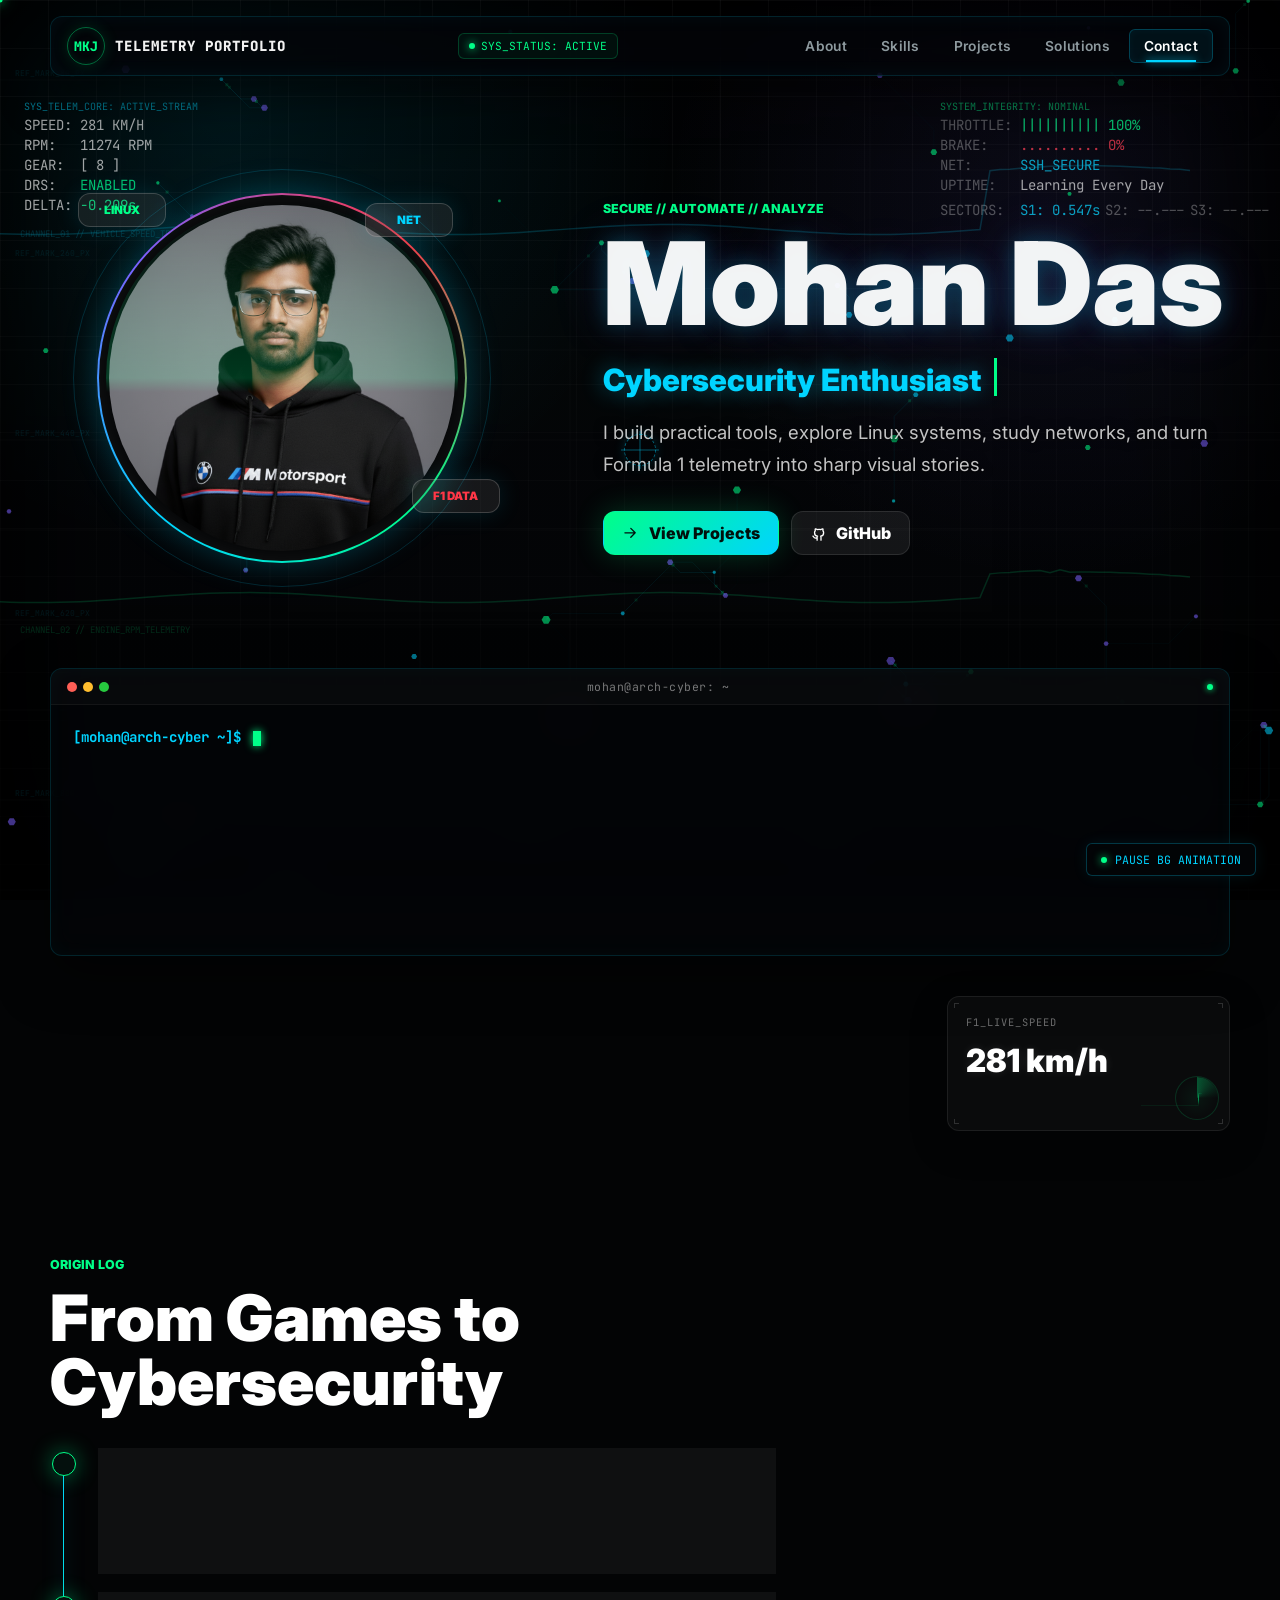
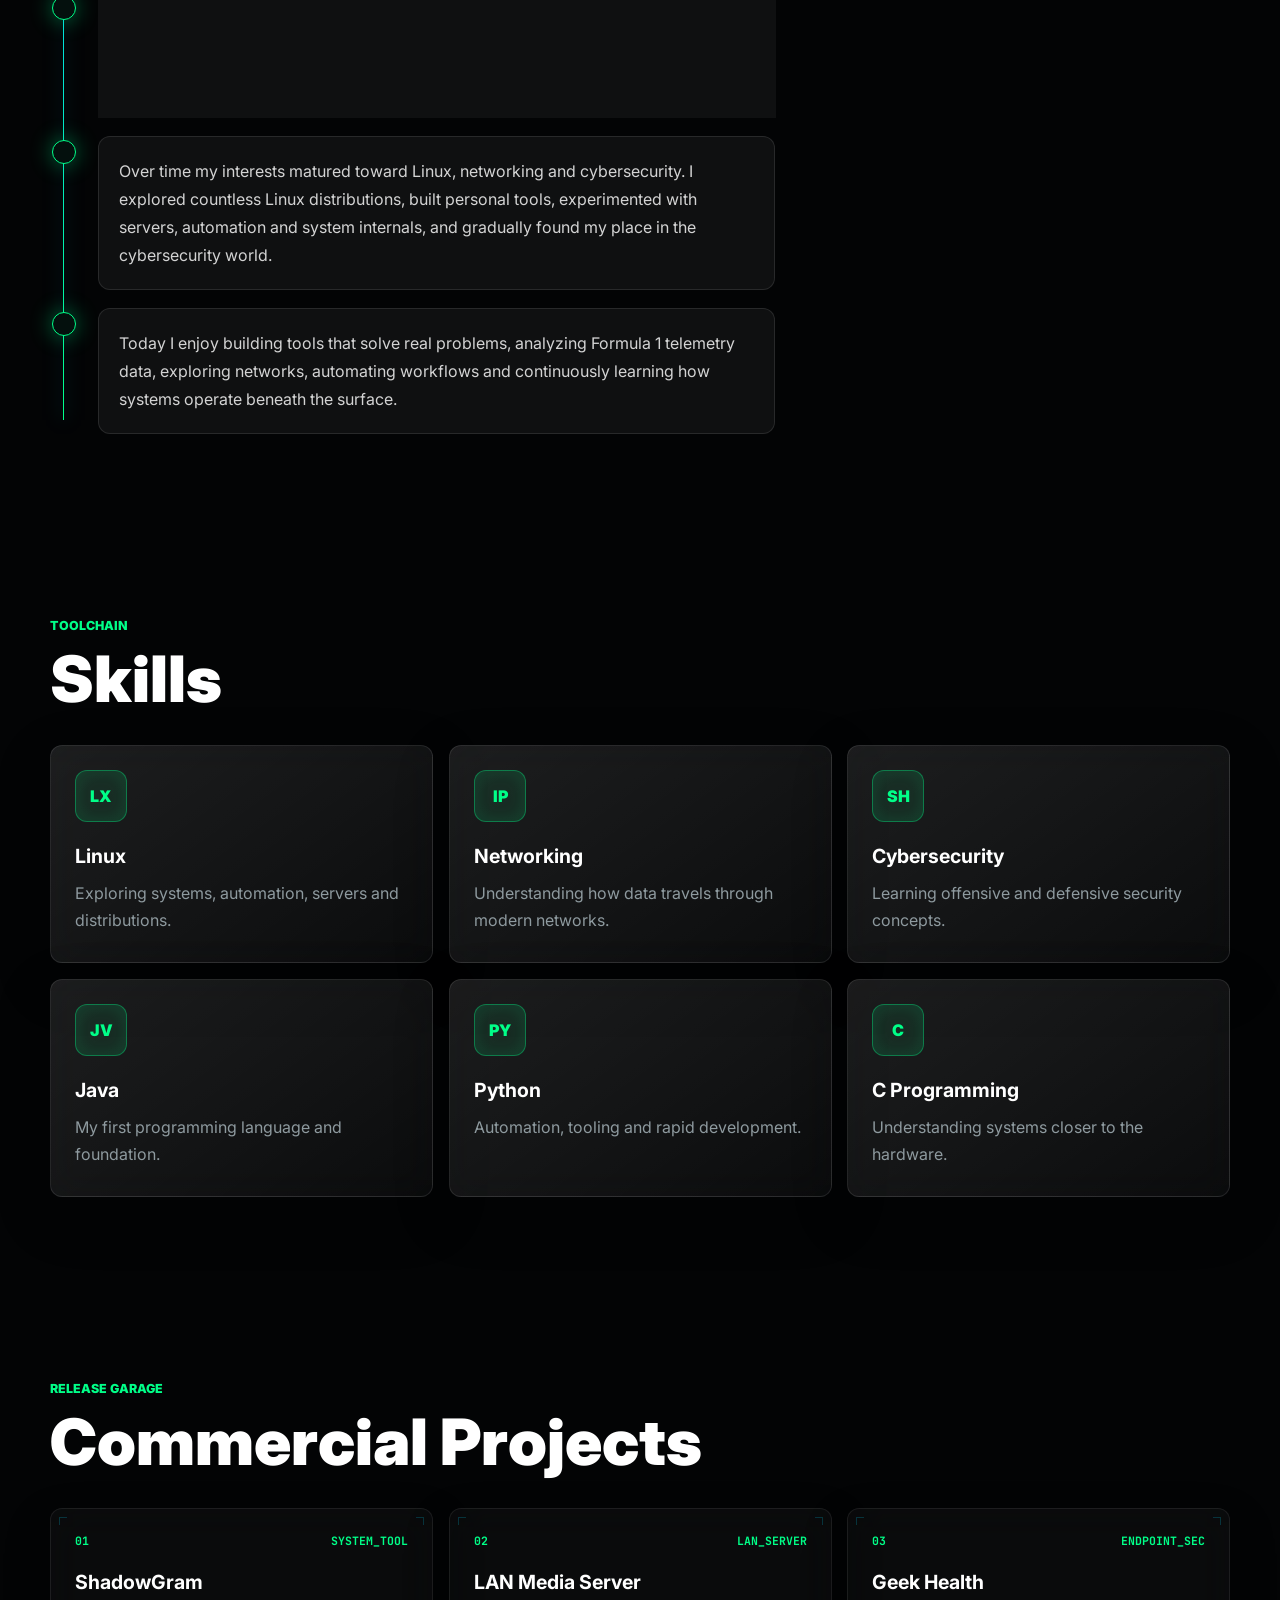
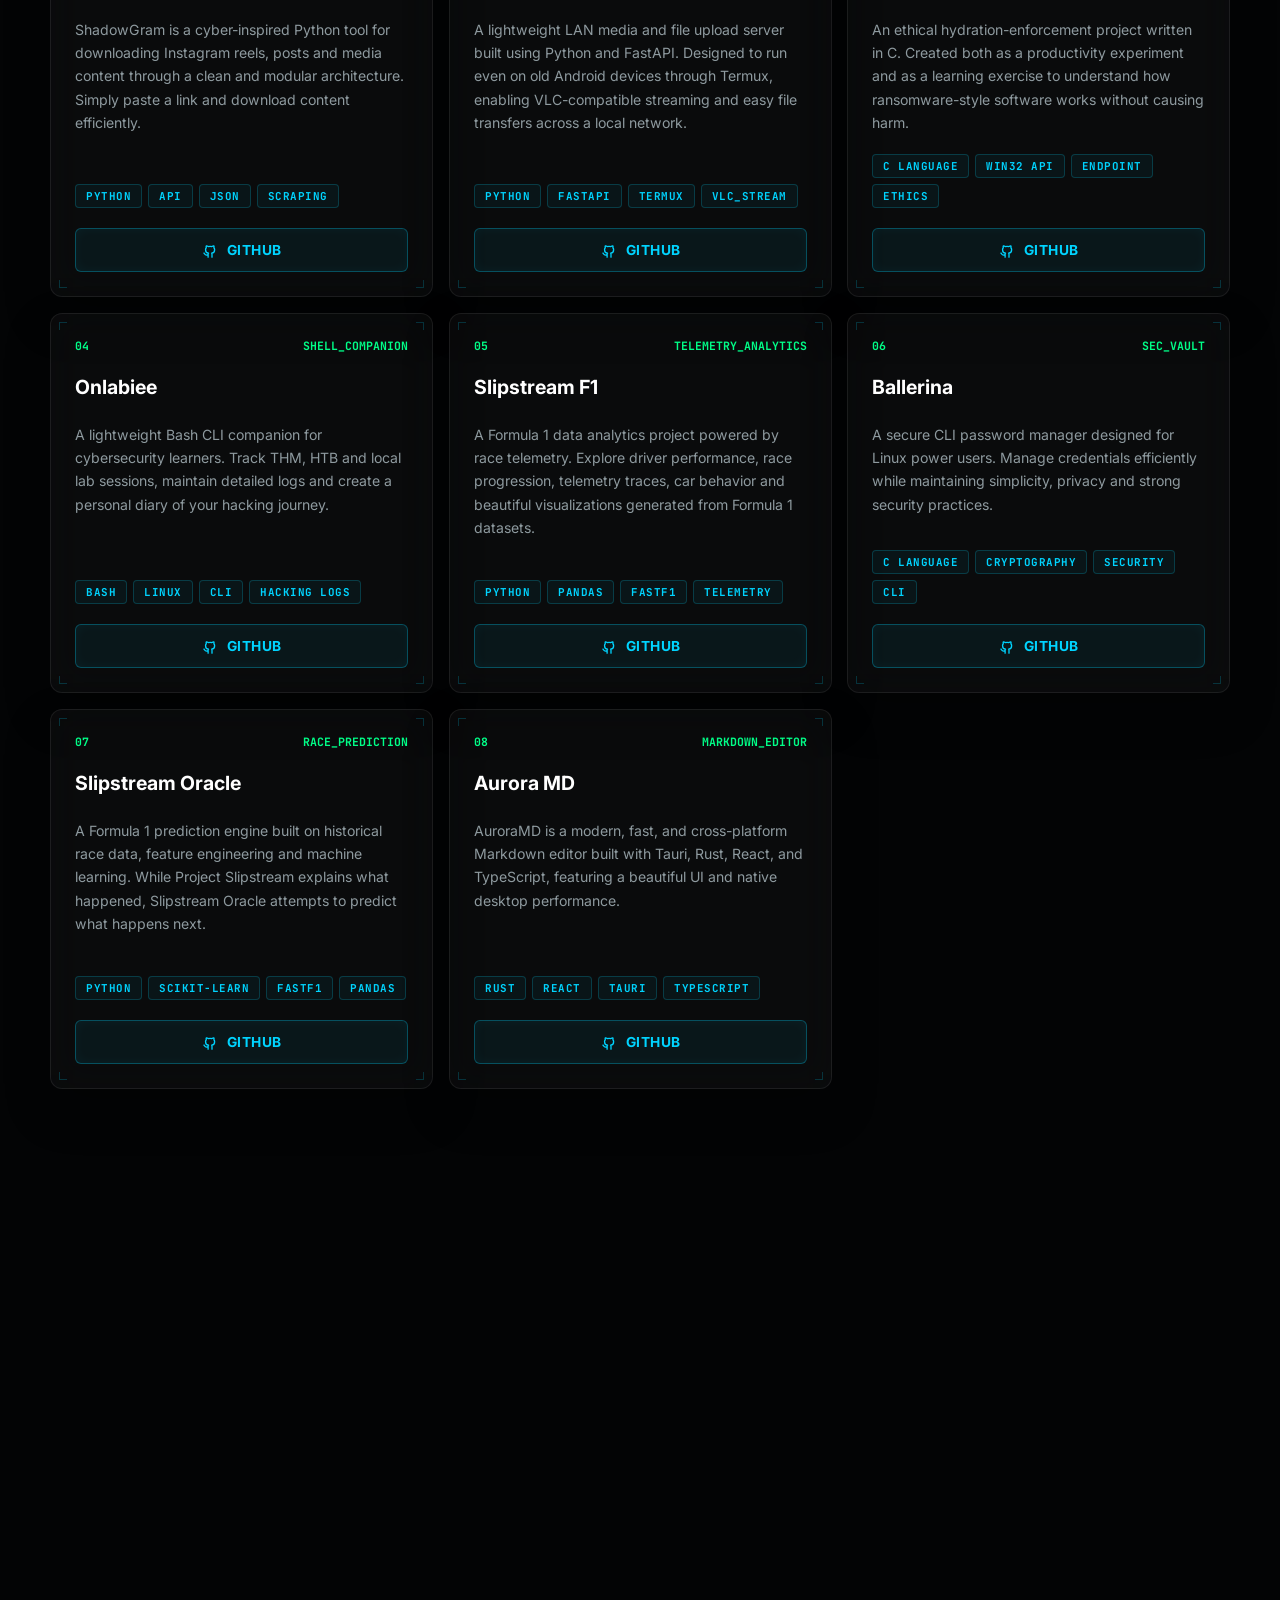
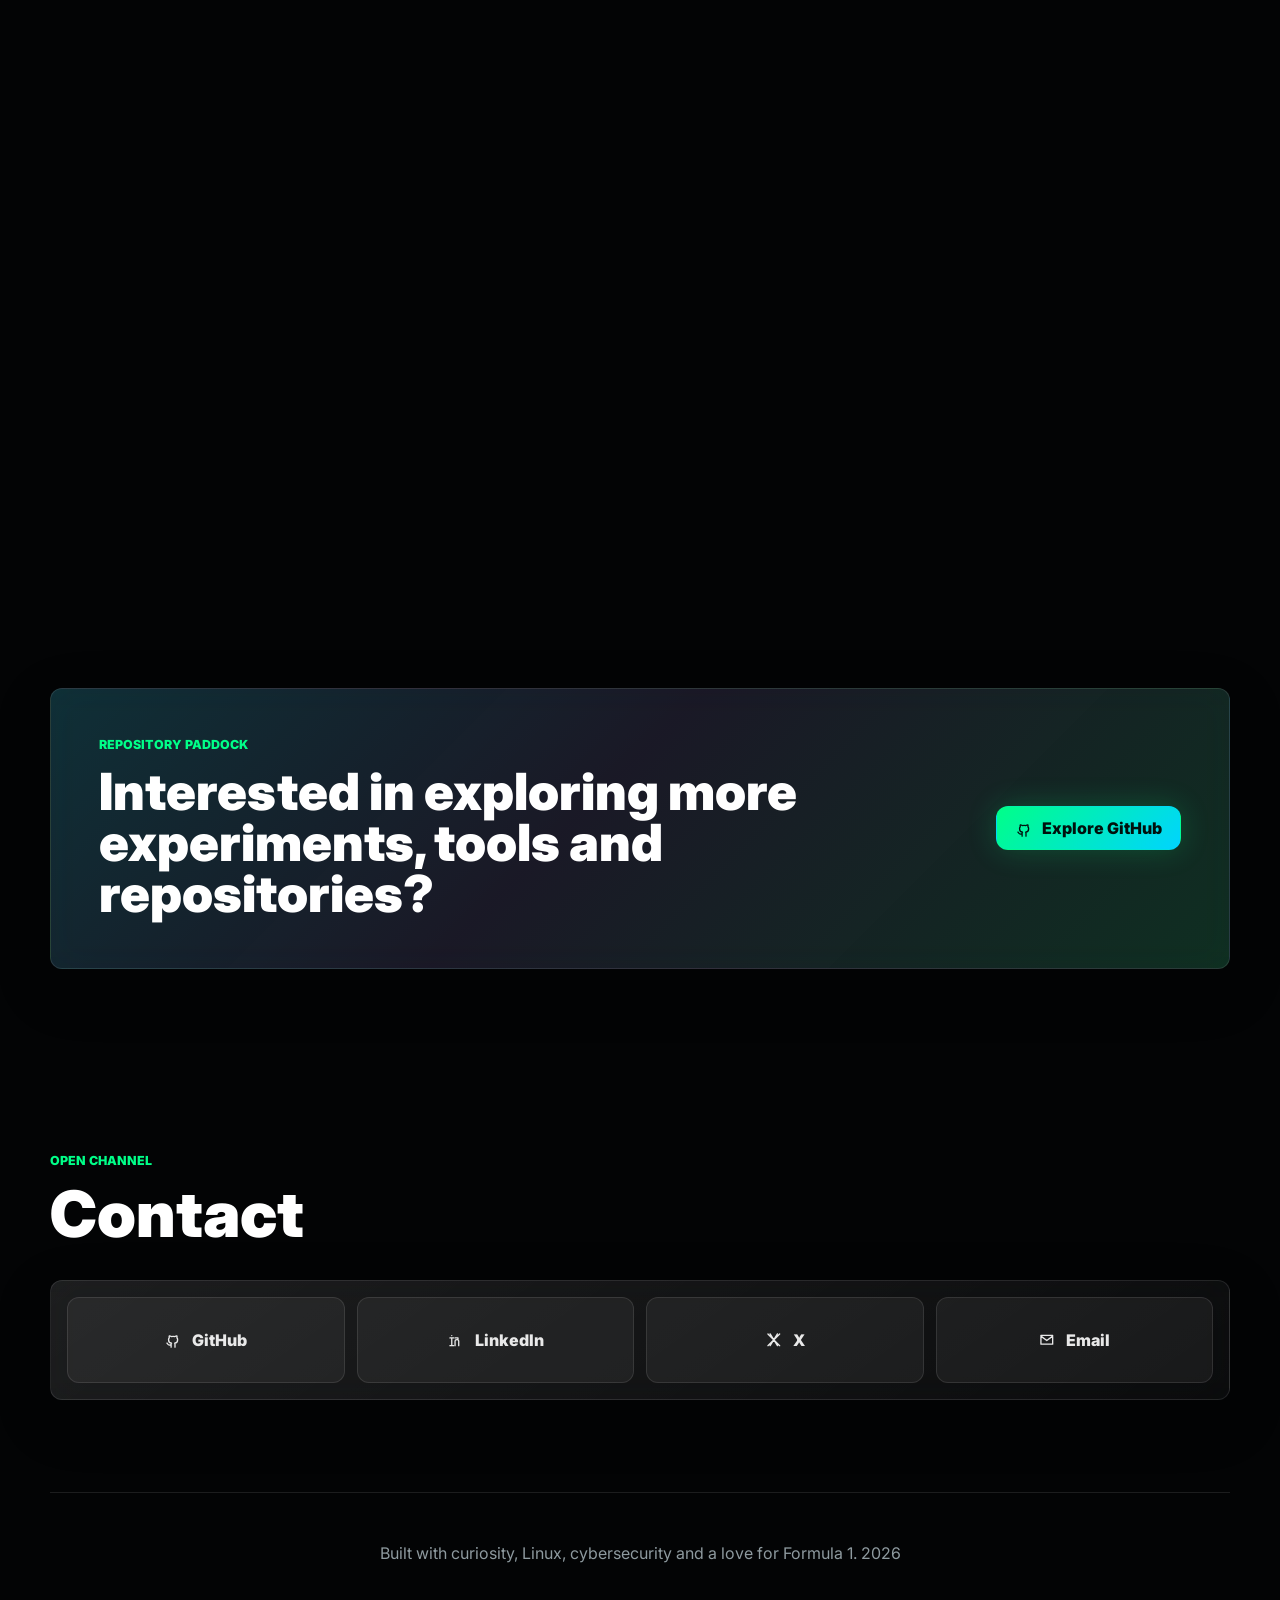
==== commit 9c30e9a3: "Add Aurora MD project card to portfolio with description and tech badges" ====
--- a/index.html
+++ b/index.html
@@ -418,6 +418,25 @@
             GitHub
           </a>
         </article>
+        <article class="project-card reveal">
+          <div class="card-corner tl"></div>
+          <div class="card-corner tr"></div>
+          <div class="card-corner bl"></div>
+          <div class="card-corner br"></div>
+          <div class="project-topline"><span>08</span><span>MARKDOWN_EDITOR</span></div>
+          <h3>Aurora MD</h3>
+          <p>AuroraMD is a modern, fast, and cross-platform Markdown editor built with Tauri, Rust, React, and TypeScript, featuring a beautiful UI and native desktop performance.</p>
+          <div class="project-tech-badges">
+            <span class="tech-badge">Rust</span>
+            <span class="tech-badge">React</span>
+            <span class="tech-badge">Tauri</span>
+            <span class="tech-badge">TypeScript</span>
+          </div>
+          <a class="project-link" href="https://github.com/Mohandas-KJ/AuroraMD" target="_blank" rel="noreferrer">
+            <svg viewBox="0 0 24 24" aria-hidden="true"><path d="M9 19c-4 1.2-4-2-5-2.5M15 22v-3.5c0-1 .1-1.4-.5-2 2-.2 4.1-1 4.1-4.7 0-1-.4-1.9-1-2.6.1-.3.5-1.3-.1-2.6 0 0-.8-.3-2.7 1a9.4 9.4 0 0 0-4.8 0c-1.9-1.3-2.7-1-2.7-1-.6 1.3-.2 2.3-.1 2.6-.7.7-1 1.6-1 2.6 0 3.7 2.1 4.5 4.1 4.7-.3.3-.6.8-.6 1.6V22"/></svg>
+            GitHub
+          </a>
+        </article>
       </div>
     </section>
 
